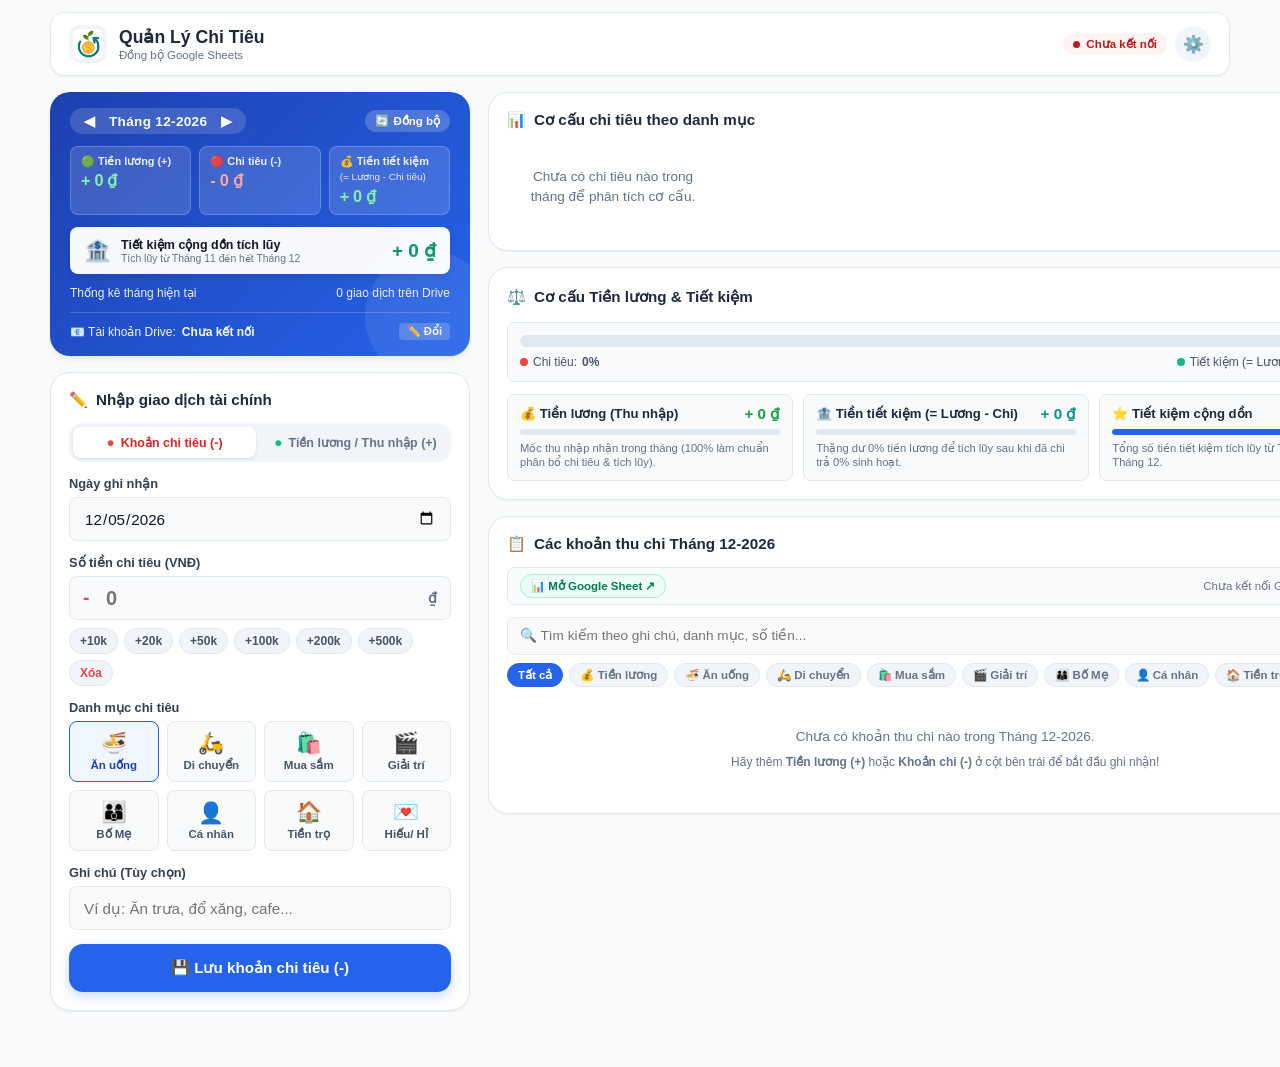
==== index.html @ 3a564fd6 "fix: resolve iOS Safari Add to Home Screen fixed viewport and scroll freeze bug, add manifest.json, " ====
<!DOCTYPE html>
<html lang="vi">
<head>
  <meta charset="UTF-8">
  <meta name="viewport" content="width=device-width, initial-scale=1.0, viewport-fit=cover">
  <title>Quản Lý Chi Tiêu</title>
  <meta name="theme-color" content="#1e40af">
  <meta name="mobile-web-app-capable" content="yes">
  <meta name="apple-mobile-web-app-capable" content="yes">
  <meta name="apple-mobile-web-app-status-bar-style" content="default">
  <meta name="apple-mobile-web-app-title" content="Chi Tiêu">
  <link rel="manifest" href="manifest.json">
  <link rel="icon" type="image/png" href="logo.png">
  <link rel="apple-touch-icon" href="logo.png">
  <link rel="stylesheet" href="style.css">
</head>
<body>
  <div class="app-container">
    <!-- Header -->
    <header class="app-header">
      <div class="header-left">
        <img src="logo.png" alt="Logo" class="app-logo" onerror="this.src='logo_38.png'; this.onerror=null;">
        <div class="app-title-box">
          <h1>Quản Lý Chi Tiêu</h1>
          <p id="headerSubtext">Đồng bộ Google Sheets</p>
        </div>
      </div>
      <div class="header-right">
        <div id="connectionStatus" class="status-pill status-disconnected">
          <span class="status-dot"></span>
          <span id="statusText">Chưa kết nối</span>
        </div>
        <button id="btnSettings" class="btn-icon" title="Cấu hình kết nối">⚙️</button>
      </div>
    </header>

    <!-- THANH THÔNG BÁO ĐÃ ĐỒNG BỘ XONG (TỰ TẮT SAU 3S VỚI BỘ ĐẾM) -->
    <div id="syncNotificationBanner" class="sync-banner" style="display: none;">
      <div class="sync-banner-content">
        <span class="sync-banner-icon">✅</span>
        <span id="syncBannerText">Đã đồng bộ thành công dữ liệu từ Google Sheets</span>
      </div>
      <div class="sync-banner-actions">
        <span id="syncCountdownBadge" class="sync-countdown-badge" title="Tự động tắt sau">3s</span>
        <button id="btnCloseSyncBanner" class="sync-banner-close" title="Đóng thông báo">✕</button>
      </div>
    </div>

    <!-- THANH ĐIỀU HƯỚNG TAB TRÊN ĐIỆN THOẠI (ẨN TRÊN MÁY TÍNH) -->
    <nav class="mobile-nav-bar" id="mobileNavBar">
      <button type="button" class="mobile-nav-btn active" data-tab="all">
        <span class="m-icon">📱</span>
        <span class="m-text">Tất cả</span>
      </button>
      <button type="button" class="mobile-nav-btn" data-tab="entry">
        <span class="m-icon">✏️</span>
        <span class="m-text">Nhập chi</span>
      </button>
      <button type="button" class="mobile-nav-btn" data-tab="list">
        <span class="m-icon">📋</span>
        <span class="m-text">Danh sách</span>
      </button>
      <button type="button" class="mobile-nav-btn" data-tab="stats">
        <span class="m-icon">📊</span>
        <span class="m-text">Thống kê</span>
      </button>
    </nav>

    <!-- BỐ CỤC 2 CỘT (TRÁI: NHẬP LIỆU & TỔNG QUAN | PHẢI: THỐNG KÊ & DANH SÁCH) -->
    <div class="dashboard-grid">
      <!-- CỘT TRÁI (LEFT) -->
      <div class="col-left">
        <!-- Thẻ Tổng quan Tài chính (Lương +, Chi tiêu -, Tiết kiệm, Cộng dồn) -->
        <section class="summary-card">
          <div class="summary-header">
            <div class="month-switcher">
              <button id="btnPrevMonth" class="month-nav-btn" title="Tháng trước">◀</button>
              <span id="currentMonthText" class="current-month-display">Tháng 10-2026</span>
              <button id="btnNextMonth" class="month-nav-btn" title="Tháng sau">▶</button>
            </div>
            <button id="btnSyncServer" class="btn-sync-spin" title="Tải dữ liệu mới nhất từ Google Sheets">
              <span class="sync-icon">🔄</span>
              <span id="syncText">Đồng bộ</span>
            </button>
          </div>

          <!-- Lưới 3 chỉ số tài chính tháng: Lương (+), Chi tiêu (-), Tiết kiệm (=) -->
          <div class="finance-stats-grid">
            <div class="stat-box stat-income">
              <div class="stat-label">🟢 Tiền lương (+)</div>
              <div class="stat-value text-green" id="totalIncomeAmount">+ 0 ₫</div>
            </div>
            <div class="stat-box stat-expense">
              <div class="stat-label">🔴 Chi tiêu (-)</div>
              <div class="stat-value text-red" id="totalExpenseAmount">- 0 ₫</div>
            </div>
            <div class="stat-box stat-savings">
              <div class="stat-label">💰 Tiền tiết kiệm</div>
              <div style="font-size: 0.62rem; opacity: 0.85; margin-bottom: 2px;">(= Lương - Chi tiêu)</div>
              <div class="stat-value" id="monthSavingsAmount">0 ₫</div>
            </div>
          </div>

          <!-- DÒNG TIẾT KIỆM CỘNG DỒN HÀNG THÁNG -->
          <div class="cumulative-savings-box">
            <div class="cum-left">
              <span class="cum-icon">🏦</span>
              <div>
                <div class="cum-title">Tiết kiệm cộng dồn tích lũy</div>
                <div class="cum-subtitle" id="cumSubtitleText">Bắt đầu tính lũy kế từ Tháng 11</div>
              </div>
            </div>
            <div class="cum-amount" id="cumulativeSavingsAmount">0 ₫</div>
          </div>

          <div class="summary-footer">
            <span id="summarySubtitle">Thống kê tháng hiện tại</span>
            <span id="entryCountText">0 giao dịch trên Drive</span>
          </div>

          <!-- HIỂN THỊ TÀI KHOẢN GMAIL LIÊN KẾT BÊN DƯỚI PHẦN ĐỒNG BỘ -->
          <div class="connected-account-badge" id="connectedAccountBadge">
            <div class="account-badge-left">
              <span>📧 Tài khoản Drive:</span>
              <strong id="connectedEmailText">Chưa kết nối</strong>
            </div>
            <button type="button" id="btnQuickEditEmail" class="btn-badge-action" title="Nhập hoặc đổi tài khoản Gmail">✏️ Đổi</button>
          </div>
        </section>

        <!-- Form Thêm Chi Tiêu / Tiền Lương Mới -->
        <main class="card" id="formEntryCard">
          <div class="card-title">
            <span id="formTitleIcon">✏️</span>
            <span id="formTitleText">Nhập giao dịch tài chính</span>
          </div>

          <!-- Phím chuyển đổi: Khoản chi tiêu (-) HOẶC Tiền lương (+) -->
          <div class="entry-type-switch">
            <button type="button" class="type-switch-btn active" id="btnTypeExpense" data-type="expense">
              <span class="type-dot dot-red">●</span> Khoản chi tiêu (-)
            </button>
            <button type="button" class="type-switch-btn" id="btnTypeIncome" data-type="income">
              <span class="type-dot dot-green">●</span> Tiền lương / Thu nhập (+)
            </button>
          </div>

          <form id="expenseForm">
            <!-- Ngày giao dịch -->
            <div class="form-group">
              <label class="form-label" for="expenseDate">Ngày ghi nhận</label>
              <input type="date" id="expenseDate" class="input-control" required>
            </div>

            <!-- Số tiền -->
            <div class="form-group">
              <label class="form-label" for="expenseAmount" id="amountLabel">Số tiền chi tiêu (VNĐ)</label>
              <div class="amount-input-wrapper">
                <span id="amountSignBadge" class="amount-sign-badge sign-minus">-</span>
                <input type="text" id="expenseAmount" class="input-control amount-input" placeholder="0" inputmode="numeric" required autocomplete="off">
                <span class="currency-badge">₫</span>
              </div>
              <!-- Phím bấm số tiền nhanh -->
              <div class="quick-chips" id="quickChipsContainer">
                <button type="button" class="chip-btn" data-add="10000">+10k</button>
                <button type="button" class="chip-btn" data-add="20000">+20k</button>
                <button type="button" class="chip-btn" data-add="50000">+50k</button>
                <button type="button" class="chip-btn" data-add="100000">+100k</button>
                <button type="button" class="chip-btn" data-add="200000">+200k</button>
                <button type="button" class="chip-btn" data-add="500000">+500k</button>
                <button type="button" class="chip-btn" id="btnClearAmount" style="color: #ef4444;">Xóa</button>
              </div>
            </div>

            <!-- Danh mục (Tự động chuyển 'Bố Mẹ' cho Tháng >= 10, hoặc 'Tiền lương') -->
            <div class="form-group" id="categoryGroup">
              <label class="form-label" id="categoryLabel">Danh mục chi tiêu</label>
              <div class="category-grid" id="categoryGrid">
                <!-- Sẽ được app.js render động theo tháng đã chọn -->
              </div>
              <input type="hidden" id="selectedCategory" value="Ăn uống">
            </div>

            <!-- Ghi chú -->
            <div class="form-group">
              <label class="form-label" for="expenseNote">Ghi chú (Tùy chọn)</label>
              <input type="text" id="expenseNote" class="input-control" placeholder="Ví dụ: Ăn trưa, đổ xăng, cafe..." autocomplete="off">
            </div>

            <!-- Nút Lưu -->
            <button type="submit" id="btnSubmit" class="btn-submit">
              <span id="btnSubmitText">💾 Lưu khoản chi tiêu (-)</span>
              <div id="btnSpinner" class="spinner" style="display: none;"></div>
            </button>
          </form>
        </main>
      </div>

      <!-- CỘT PHẢI (RIGHT) -->
      <div class="col-right">
        <!-- Thẻ Thống Kê Cơ Cấu Danh Mục Chi Tiêu -->
        <section class="card" id="categoryBreakdownCard">
          <div class="card-title">
            <span>📊</span>
            <span>Cơ cấu chi tiêu theo danh mục</span>
          </div>

          <div class="breakdown-grid" id="categoryBreakdownContainer">
            <div class="empty-state">Chưa có dữ liệu thống kê tháng này.</div>
          </div>
        </section>

        <!-- Thẻ Cơ Cấu Tiền Lương & Tiết Kiệm (Tách riêng thành 1 cơ cấu độc lập) -->
        <section class="card" id="salarySavingsBreakdownCard">
          <div class="card-title" style="justify-content: space-between;">
            <div style="display: flex; align-items: center; gap: 8px;">
              <span>⚖️</span>
              <span>Cơ cấu Tiền lương & Tiết kiệm</span>
            </div>
            <span id="savingsRateBadge" class="savings-rate-badge">0% tiết kiệm</span>
          </div>

          <!-- Thanh tỷ lệ trực quan: Chi tiêu (%) vs Tiết kiệm (%) so với Tiền lương -->
          <div class="financial-ratio-bar-wrapper">
            <div class="ratio-bar-container">
              <div id="ratioBarExpense" class="ratio-bar-fill fill-expense" style="width: 0%;" title="Chi tiêu"></div>
              <div id="ratioBarSavings" class="ratio-bar-fill fill-savings" style="width: 0%;" title="Tiết kiệm"></div>
            </div>
            <div class="ratio-legend">
              <span class="legend-item"><span class="legend-dot dot-expense"></span> Chi tiêu: <strong id="ratioExpensePercent">0%</strong></span>
              <span class="legend-item"><span class="legend-dot dot-savings"></span> Tiết kiệm (= Lương - Chi tiêu): <strong id="ratioSavingsPercent">0%</strong></span>
            </div>
          </div>

          <!-- Danh sách phân tích 2 khoản: Tiền lương & Tiết kiệm -->
          <div class="salary-savings-grid" id="salarySavingsBreakdownContainer">
            <!-- Sẽ được app.js render tự động -->
          </div>
        </section>

        <!-- Thẻ Toàn Bộ Danh Sách Giao Dịch Trong Tháng -->
        <section class="card" id="transactionsListCard">
          <div class="card-title" style="justify-content: space-between;">
            <div style="display: flex; align-items: center; gap: 8px;">
              <span>📋</span>
              <span id="listTitleMonth">Các khoản thu chi trong tháng</span>
            </div>
            <span id="listTotalHeader" style="font-size: 0.9rem; color: #b91c1c; font-weight: 700;">- 0 ₫</span>
          </div>

          <!-- Thanh liên kết Google Sheets & Trạng thái cập nhật -->
          <div style="display: flex; justify-content: space-between; align-items: center; margin-bottom: 12px; padding: 6px 12px; background: #f8fafc; border-radius: 8px; border: 1px solid #e2e8f0;">
            <a id="linkOpenSheet" href="#" target="_blank" class="btn-open-sheet-tag">📊 Mở Google Sheet ↗</a>
            <span id="lastSyncTimeText" style="font-size: 0.72rem; color: #64748b;">⏳ Đang tự động cập nhật...</span>
          </div>

          <!-- Bộ lọc & Tìm kiếm -->
          <div class="filter-container">
            <input type="text" id="searchTransactionInput" class="search-box" placeholder="🔍 Tìm kiếm theo ghi chú, danh mục, số tiền...">
            <div class="category-filter-pills" id="categoryFilterPills">
              <!-- Sẽ được app.js render động -->
            </div>
          </div>

          <!-- Danh sách giao dịch -->
          <div class="transactions-list" id="transactionsContainer">
            <div class="empty-state">
              <p>Đang tải dữ liệu từ Google Sheets...</p>
            </div>
          </div>
        </section>
      </div>
    </div>
  </div>

  <!-- Modal Cài đặt kết nối & Kiểm tra lỗi -->
  <div class="modal-overlay" id="settingsModal">
    <div class="modal-content">
      <div class="modal-header">
        <h3>⚙️ Cài đặt kết nối Google Sheets</h3>
        <button id="btnCloseSettings" class="btn-icon">✕</button>
      </div>
      <div class="modal-body">
        <p>Nhập URL của <strong>Google Apps Script Web App</strong> để đồng bộ trực tiếp 2 chiều với Google Sheets:</p>
        <div class="form-group">
          <label class="form-label" for="apiUrlInput">Web App URL</label>
          <input type="url" id="apiUrlInput" class="input-control" placeholder="https://script.google.com/macros/s/.../exec">
        </div>

        <div class="form-group">
          <label class="form-label" for="gmailAccountInput">Tài khoản Gmail Drive (Tự động hoặc nhập thủ công)</label>
          <input type="email" id="gmailAccountInput" class="input-control" placeholder="vidu@gmail.com">
          <small style="color: #64748b; font-size: 0.75rem; margin-top: 3px; display: block;">
            💡 Hệ thống tự nhận diện từ Google Sheets khi kiểm tra kết nối, hoặc bạn có thể nhập email tài khoản của bạn tại đây.
          </small>
        </div>
        
        <!-- Hộp thông báo chẩn đoán kiểm tra lỗi -->
        <div id="diagResultBox" class="diag-box"></div>

        <!-- ĐỒNG BỘ ĐA THIẾT BỊ / ĐIỆN THOẠI -->
        <div class="sync-devices-card" id="syncDevicesCard">
          <div class="sync-devices-title">
            <span>📱</span> <span>Tự động đồng bộ sang Điện thoại & Thiết bị khác</span>
          </div>
          <p class="sync-devices-desc">
            Không cần nhập lại URL trên điện thoại! Chọn 1 trong 2 cách sau:
          </p>
          <div class="sync-devices-actions">
            <button type="button" id="btnCopyShareLink" class="btn-share-link">
              📋 Sao chép link cài đặt
            </button>
            <button type="button" id="btnToggleQrCode" class="btn-share-qr">
              📲 Mã QR quét điện thoại
            </button>
          </div>
          <div id="qrCodeContainer" class="qr-code-box" style="display: none;">
            <img id="qrCodeImg" src="" alt="Mã QR Cài Đặt" class="qr-image">
            <p class="qr-hint">Dùng camera điện thoại quét mã trên để mở trang và tự động đồng bộ ngay!</p>
          </div>
        </div>

        <p style="font-size: 0.75rem; color: #64748b; line-height: 1.5; margin-top: 10px;">
          💡 <strong>Khắc phục lỗi không tải được dữ liệu / Chưa kết nối:</strong><br>
          1. Vào Google Sheets -> <em>Tiện ích mở rộng -> Apps Script</em> -> Dán code mới nhất từ <code>web/Code.gs</code>.<br>
          2. Bấm <em>Triển khai -> Quản lý các bản triển khai -> Chỉnh sửa (✏️)</em> -> Chọn <strong>Phiên bản mới (New version)</strong>.<br>
          3. Đảm bảo mục <strong>Ai có quyền truy cập</strong> là <strong>Bất kỳ ai (Anyone)</strong>.
        </p>
      </div>
      <div class="modal-footer">
        <button id="btnTestConnection" class="btn-secondary">Kiểm tra kết nối</button>
        <button id="btnSaveSettings" class="btn-primary">Lưu cài đặt</button>
      </div>
    </div>
  </div>

  <!-- Toast -->
  <div id="toast" class="toast toast-success">
    <span id="toastIcon">✓</span>
    <span id="toastMessage">Đã đồng bộ thành công!</span>
  </div>

  <script src="app.js"></script>
</body>
</html>
---- style.css ----
:root {
  --primary: #2563eb;
  --primary-hover: #1d4ed8;
  --primary-light: #eff6ff;
  --primary-dark: #1e40af;
  --bg-main: #f8fafc;
  --card-bg: #ffffff;
  --text-main: #0f172a;
  --text-muted: #64748b;
  --border-color: #e2e8f0;
  --border-focus: #3b82f6;
  --success: #10b981;
  --success-bg: #ecfdf5;
  --danger: #ef4444;
  --danger-bg: #fef2f2;
  --shadow-sm: 0 1px 2px 0 rgb(0 0 0 / 0.05);
  --shadow-md: 0 4px 6px -1px rgb(0 0 0 / 0.07), 0 2px 4px -2px rgb(0 0 0 / 0.05);
  --shadow-lg: 0 10px 15px -3px rgb(0 0 0 / 0.08), 0 4px 6px -4px rgb(0 0 0 / 0.05);
  --radius-sm: 8px;
  --radius-md: 14px;
  --radius-lg: 20px;
  --radius-full: 9999px;
  --transition: all 0.2s cubic-bezier(0.4, 0, 0.2, 1);
}

* {
  box-sizing: border-box;
  margin: 0;
  padding: 0;
  -webkit-tap-highlight-color: transparent;
  font-family: -apple-system, BlinkMacSystemFont, "Segoe UI", Roboto, "Helvetica Neue", Arial, sans-serif;
}

html {
  height: 100%;
  -webkit-text-size-adjust: 100%;
  scroll-behavior: smooth;
}

body {
  background-color: var(--bg-main);
  color: var(--text-main);
  min-height: 100%;
  min-height: 100dvh;
  min-height: -webkit-fill-available;
  width: 100%;
  margin: 0;
  padding: 16px 12px;
  padding-top: max(12px, env(safe-area-inset-top));
  padding-bottom: max(32px, env(safe-area-inset-bottom));
  padding-left: max(12px, env(safe-area-inset-left));
  padding-right: max(12px, env(safe-area-inset-right));
  overflow-x: hidden;
  overflow-y: auto;
  -webkit-overflow-scrolling: touch;
}

.app-container {
  width: 100%;
  max-width: 1180px;
  margin: 0 auto;
  display: flex;
  flex-direction: column;
  gap: 16px;
  padding-bottom: 24px;
}

/* Header */
.app-header {
  display: flex;
  justify-content: space-between;
  align-items: center;
  padding: 12px 18px;
  background: var(--card-bg);
  border-radius: var(--radius-md);
  box-shadow: var(--shadow-sm);
  border: 1px solid var(--border-color);
}

.header-left {
  display: flex;
  align-items: center;
  gap: 12px;
}

.app-logo {
  width: 38px;
  height: 38px;
  border-radius: 10px;
  object-fit: contain;
  background: #f1f5f9;
  padding: 4px;
}

.app-title-box h1 {
  font-size: 1.1rem;
  font-weight: 700;
  color: #1e293b;
}

.app-title-box p {
  font-size: 0.72rem;
  color: var(--text-muted);
}

.header-right {
  display: flex;
  gap: 8px;
  align-items: center;
}

.btn-icon {
  background: #f1f5f9;
  border: none;
  width: 36px;
  height: 36px;
  border-radius: var(--radius-full);
  display: flex;
  align-items: center;
  justify-content: center;
  cursor: pointer;
  color: var(--text-muted);
  font-size: 1.05rem;
  transition: var(--transition);
}

.btn-icon:hover {
  background: #e2e8f0;
  color: var(--text-main);
}

.btn-sheet {
  background: #ecfdf5;
  color: #059669;
}

.btn-sheet:hover {
  background: #d1fae5;
  color: #047857;
}

/* Status Banner */
.status-pill {
  display: inline-flex;
  align-items: center;
  gap: 6px;
  font-size: 0.72rem;
  font-weight: 600;
  padding: 4px 10px;
  border-radius: var(--radius-full);
}

.status-connected {
  background-color: var(--success-bg);
  color: #047857;
}

.status-disconnected {
  background-color: var(--danger-bg);
  color: #b91c1c;
}

.status-syncing {
  background-color: #fef3c7;
  color: #b45309;
}

.status-dot {
  width: 7px;
  height: 7px;
  border-radius: 50%;
  background-color: currentColor;
}

/* ================== BỐ CỤC 2 CỘT (DASHBOARD GRID) ================== */
.dashboard-grid {
  display: grid;
  grid-template-columns: 420px 1fr;
  gap: 18px;
  align-items: start;
}

@media (max-width: 900px) {
  .dashboard-grid {
    grid-template-columns: 1fr;
  }
}

.col-left {
  display: flex;
  flex-direction: column;
  gap: 16px;
}

.col-right {
  display: flex;
  flex-direction: column;
  gap: 16px;
}

/* Summary Card */
.summary-card {
  background: linear-gradient(135deg, #1e40af, #2563eb);
  color: #ffffff;
  border-radius: var(--radius-lg);
  padding: 16px 20px;
  box-shadow: var(--shadow-md);
  position: relative;
  overflow: hidden;
}

.summary-card::after {
  content: "";
  position: absolute;
  right: -25px;
  bottom: -25px;
  width: 130px;
  height: 130px;
  background: rgba(255, 255, 255, 0.08);
  border-radius: 50%;
  pointer-events: none;
}

.summary-header {
  display: flex;
  justify-content: space-between;
  align-items: center;
  font-size: 0.85rem;
  margin-bottom: 8px;
}

.month-switcher {
  display: flex;
  align-items: center;
  gap: 8px;
  background: rgba(255, 255, 255, 0.15);
  border-radius: var(--radius-full);
  padding: 3px 8px;
}

.month-nav-btn {
  background: none;
  border: none;
  color: #ffffff;
  cursor: pointer;
  font-size: 0.85rem;
  font-weight: bold;
  padding: 2px 6px;
  border-radius: 4px;
}

.month-nav-btn:hover {
  background: rgba(255, 255, 255, 0.25);
}

.current-month-display {
  font-size: 0.85rem;
  font-weight: 700;
  letter-spacing: 0.3px;
}

.summary-amount {
  font-size: 1.95rem;
  font-weight: 800;
  letter-spacing: -0.5px;
  margin-bottom: 4px;
}

.summary-footer {
  display: flex;
  justify-content: space-between;
  align-items: center;
  font-size: 0.75rem;
  opacity: 0.9;
}

.btn-sync-spin {
  display: inline-flex;
  align-items: center;
  gap: 4px;
  background: rgba(255, 255, 255, 0.2);
  border: none;
  color: #ffffff;
  font-size: 0.72rem;
  font-weight: 600;
  padding: 4px 10px;
  border-radius: var(--radius-full);
  cursor: pointer;
  transition: var(--transition);
}

.btn-sync-spin:hover {
  background: rgba(255, 255, 255, 0.3);
}

.btn-sync-spin.spinning .sync-icon {
  animation: spin 0.8s linear infinite;
}

/* DÒNG HIỂN THỊ TÀI KHOẢN GMAIL LIÊN KẾT */
.connected-account-badge {
  margin-top: 12px;
  padding-top: 10px;
  border-top: 1px solid rgba(255, 255, 255, 0.2);
  display: flex;
  align-items: center;
  justify-content: space-between;
  font-size: 0.75rem;
  opacity: 0.95;
}

.connected-account-badge strong {
  font-weight: 600;
  max-width: 200px;
  white-space: nowrap;
  overflow: hidden;
  text-overflow: ellipsis;
}

/* Card */
.card {
  background: var(--card-bg);
  border-radius: var(--radius-lg);
  padding: 18px;
  box-shadow: var(--shadow-sm);
  border: 1px solid var(--border-color);
}

.card-title {
  font-size: 0.95rem;
  font-weight: 700;
  color: #1e293b;
  margin-bottom: 14px;
  display: flex;
  align-items: center;
  gap: 8px;
}

/* Form Styles */
.form-group {
  margin-bottom: 14px;
}

.form-label {
  display: block;
  font-size: 0.8rem;
  font-weight: 600;
  color: #334155;
  margin-bottom: 6px;
}

.input-control {
  width: 100%;
  height: 44px;
  padding: 0 14px;
  font-size: 0.95rem;
  border: 1.5px solid var(--border-color);
  border-radius: var(--radius-sm);
  background: #f8fafc;
  color: var(--text-main);
  outline: none;
  transition: var(--transition);
}

.input-control:focus {
  background: #ffffff;
  border-color: var(--border-focus);
  box-shadow: 0 0 0 3px rgba(59, 130, 246, 0.15);
}

.amount-input-wrapper {
  position: relative;
  display: flex;
  align-items: center;
}

.amount-input {
  font-size: 1.25rem;
  font-weight: 700;
  color: #1e40af;
  padding-right: 48px;
}

.currency-badge {
  position: absolute;
  right: 14px;
  font-size: 0.85rem;
  font-weight: 700;
  color: var(--text-muted);
}

.quick-chips {
  display: flex;
  flex-wrap: wrap;
  gap: 6px;
  margin-top: 8px;
}

.chip-btn {
  background: #f1f5f9;
  border: 1px solid #e2e8f0;
  border-radius: var(--radius-full);
  padding: 5px 10px;
  font-size: 0.75rem;
  font-weight: 600;
  color: #475569;
  cursor: pointer;
  transition: var(--transition);
}

.chip-btn:hover {
  background: #e2e8f0;
  color: var(--text-main);
}

.chip-btn:active {
  transform: scale(0.96);
}

.category-grid {
  display: grid;
  grid-template-columns: repeat(4, 1fr);
  gap: 8px;
}

.category-option {
  display: flex;
  flex-direction: column;
  align-items: center;
  justify-content: center;
  padding: 9px 4px;
  background: #f8fafc;
  border: 1.5px solid var(--border-color);
  border-radius: var(--radius-sm);
  cursor: pointer;
  transition: var(--transition);
  text-align: center;
}

.category-option .cat-icon {
  font-size: 1.3rem;
  margin-bottom: 3px;
}

.category-option .cat-name {
  font-size: 0.72rem;
  font-weight: 600;
  color: #475569;
}

.category-option:hover {
  border-color: #cbd5e1;
  background: #f1f5f9;
}

.category-option.selected {
  border-color: var(--primary);
  background: var(--primary-light);
}

.category-option.selected .cat-name {
  color: var(--primary-dark);
}

.btn-submit {
  width: 100%;
  height: 48px;
  background: var(--primary);
  color: #ffffff;
  border: none;
  border-radius: var(--radius-md);
  font-size: 0.95rem;
  font-weight: 700;
  cursor: pointer;
  display: flex;
  align-items: center;
  justify-content: center;
  gap: 8px;
  box-shadow: 0 4px 12px rgba(37, 99, 235, 0.25);
  transition: var(--transition);
  margin-top: 6px;
}

.btn-submit:hover {
  background: var(--primary-hover);
}

.btn-submit:active {
  transform: scale(0.98);
}

.btn-submit:disabled {
  background: #94a3b8;
  cursor: not-allowed;
}

/* Search & Filter Bar */
.filter-container {
  display: flex;
  flex-direction: column;
  gap: 8px;
  margin-bottom: 12px;
}

.search-box {
  width: 100%;
  height: 38px;
  padding: 0 12px;
  font-size: 0.85rem;
  border: 1px solid var(--border-color);
  border-radius: var(--radius-sm);
  background: #f8fafc;
  outline: none;
}

.search-box:focus {
  background: #ffffff;
  border-color: var(--border-focus);
}

.category-filter-pills {
  display: flex;
  gap: 6px;
  overflow-x: auto;
  padding-bottom: 4px;
  scrollbar-width: none;
}

.category-filter-pills::-webkit-scrollbar {
  display: none;
}

.filter-pill {
  white-space: nowrap;
  background: #f1f5f9;
  border: 1px solid #e2e8f0;
  border-radius: var(--radius-full);
  padding: 4px 10px;
  font-size: 0.72rem;
  font-weight: 600;
  color: #64748b;
  cursor: pointer;
}

.filter-pill.active {
  background: var(--primary);
  color: #ffffff;
  border-color: var(--primary);
}

/* Full Transactions List */
.transactions-list {
  display: flex;
  flex-direction: column;
  gap: 6px;
  max-height: 480px;
  overflow-y: auto;
  padding-right: 2px;
}

/* ================== GIAO DỊCH HIỂN THỊ TẤT CẢ TRONG 1 DÒNG ================== */
/* ================== GIAO DỊCH HIỂN THỊ TẤT CẢ TRONG 1 DÒNG (NGÀY, DANH MỤC, GHI CHÚ, SỐ TIỀN) ================== */
.transaction-row-single {
  display: flex;
  align-items: center;
  justify-content: space-between;
  padding: 8px 10px;
  background: #ffffff;
  border-radius: var(--radius-sm);
  border: 1px solid var(--border-color);
  transition: var(--transition);
  gap: 8px;
  min-height: 38px;
  box-sizing: border-box;
}

.transaction-row-single:hover {
  background: #f8fafc;
  border-color: #cbd5e1;
}

/* Phần bên trái: [Ngày] [Danh mục] [Ghi chú ngay cạnh] */
.trans-single-left {
  display: flex;
  align-items: center;
  gap: 6px;
  flex: 1;
  min-width: 0;
  overflow: hidden;
  white-space: nowrap;
}

.trans-pill-date {
  font-size: 0.72rem;
  color: #64748b;
  font-weight: 600;
  background: #f1f5f9;
  padding: 2px 6px;
  border-radius: 4px;
  flex-shrink: 0;
  white-space: nowrap;
}

.trans-pill-cat {
  font-size: 0.78rem;
  font-weight: 700;
  color: #1e293b;
  display: inline-flex;
  align-items: center;
  gap: 3px;
  flex-shrink: 0;
  white-space: nowrap;
}

/* Ghi chú nằm ngay bên cạnh danh mục */
.trans-pill-note {
  font-size: 0.74rem;
  color: #64748b;
  overflow: hidden;
  text-overflow: ellipsis;
  white-space: nowrap;
  flex: 1;
  min-width: 0;
  padding-left: 2px;
}

/* Phần bên phải: [Số tiền] [Nút xóa] */
.trans-single-right {
  display: flex;
  align-items: center;
  justify-content: flex-end;
  gap: 8px;
  flex-shrink: 0;
  white-space: nowrap;
}

.trans-pill-amount {
  font-size: 0.86rem;
  font-weight: 800;
  flex-shrink: 0;
  letter-spacing: -0.2px;
  white-space: nowrap;
}

.trans-pill-amount.is-expense {
  color: #b91c1c;
}

.trans-pill-amount.is-income {
  color: #16a34a;
}

.trans-pill-del {
  background: none;
  border: none;
  color: #94a3b8;
  font-size: 0.82rem;
  cursor: pointer;
  padding: 2px 4px;
  border-radius: 4px;
  transition: var(--transition);
  flex-shrink: 0;
}

.trans-pill-del:hover {
  color: #ef4444;
  background: #fee2e2;
}

.btn-open-sheet-tag {
  display: inline-flex;
  align-items: center;
  gap: 6px;
  background: #ecfdf5;
  color: #047857;
  border: 1px solid #a7f3d0;
  padding: 4px 10px;
  border-radius: var(--radius-full);
  font-size: 0.72rem;
  font-weight: 700;
  text-decoration: none;
  transition: var(--transition);
}

.btn-open-sheet-tag:hover {
  background: #d1fae5;
  border-color: #6ee7b7;
}

/* Category Breakdown Bars */
.breakdown-grid {
  display: grid;
  grid-template-columns: repeat(auto-fill, minmax(200px, 1fr));
  gap: 10px;
}

.breakdown-item {
  display: flex;
  flex-direction: column;
  gap: 4px;
  background: #f8fafc;
  padding: 8px 10px;
  border-radius: 8px;
  border: 1px solid #e2e8f0;
}

.breakdown-header {
  display: flex;
  justify-content: space-between;
  align-items: center;
  font-size: 0.78rem;
  font-weight: 600;
}

.breakdown-bar-bg {
  width: 100%;
  height: 6px;
  background: #e2e8f0;
  border-radius: var(--radius-full);
  overflow: hidden;
}

.breakdown-bar-fill {
  height: 100%;
  background: var(--primary);
  border-radius: var(--radius-full);
  transition: width 0.4s ease;
}

/* Empty State */
.empty-state {
  text-align: center;
  padding: 24px 16px;
  color: var(--text-muted);
  font-size: 0.85rem;
  line-height: 1.5;
}

/* Spinner */
.spinner {
  width: 18px;
  height: 18px;
  border: 2px solid rgba(255, 255, 255, 0.3);
  border-top-color: #ffffff;
  border-radius: 50%;
  animation: spin 0.7s linear infinite;
}

@keyframes spin {
  to {
    transform: rotate(360deg);
  }
}

/* Modal Settings & Diagnostics */
.modal-overlay {
  position: fixed;
  top: 0;
  left: 0;
  right: 0;
  bottom: 0;
  background: rgba(15, 23, 42, 0.6);
  backdrop-filter: blur(4px);
  display: flex;
  align-items: center;
  justify-content: center;
  padding: 16px;
  z-index: 1000;
  opacity: 0;
  visibility: hidden;
  transition: var(--transition);
}

.modal-overlay.active {
  opacity: 1;
  visibility: visible;
}

.modal-content {
  background: #ffffff;
  border-radius: var(--radius-lg);
  width: 100%;
  max-width: 480px;
  padding: 22px;
  box-shadow: var(--shadow-lg);
  transform: translateY(20px);
  transition: var(--transition);
  max-height: 90vh;
  overflow-y: auto;
}

.modal-overlay.active .modal-content {
  transform: translateY(0);
}

.modal-header {
  display: flex;
  justify-content: space-between;
  align-items: center;
  margin-bottom: 14px;
}

.modal-header h3 {
  font-size: 1.05rem;
  font-weight: 700;
}

.modal-body p {
  font-size: 0.82rem;
  color: var(--text-muted);
  margin-bottom: 12px;
  line-height: 1.45;
}

.diag-box {
  background: #f8fafc;
  border: 1px solid #e2e8f0;
  border-radius: 8px;
  padding: 10px;
  font-size: 0.75rem;
  margin-top: 10px;
  font-family: Consolas, Monaco, monospace;
  line-height: 1.45;
  display: none;
}

.diag-box.show {
  display: block;
}

.modal-footer {
  display: flex;
  justify-content: flex-end;
  gap: 10px;
  margin-top: 18px;
}

.btn-secondary {
  padding: 9px 14px;
  background: #f1f5f9;
  color: #475569;
  border: none;
  border-radius: var(--radius-sm);
  font-size: 0.82rem;
  font-weight: 600;
  cursor: pointer;
}

.btn-primary {
  padding: 9px 16px;
  background: var(--primary);
  color: #ffffff;
  border: none;
  border-radius: var(--radius-sm);
  font-size: 0.82rem;
  font-weight: 600;
  cursor: pointer;
}

/* Toast */
.toast {
  position: fixed;
  bottom: 24px;
  left: 50%;
  transform: translateX(-50%) translateY(100px);
  padding: 11px 18px;
  border-radius: var(--radius-full);
  font-size: 0.82rem;
  font-weight: 600;
  color: #ffffff;
  box-shadow: var(--shadow-lg);
  z-index: 2000;
  display: flex;
  align-items: center;
  gap: 8px;
  opacity: 0;
  transition: var(--transition);
  pointer-events: none;
}

.toast.show {
  transform: translateX(-50%) translateY(0);
  opacity: 1;
}

.toast.toast-success {
  background: #059669;
}

.toast.toast-error {
  background: #dc2626;
}

/* ================== THANH THÔNG BÁO ĐÃ ĐỒNG BỘ (CÓ BỘ ĐẾM 3S TỰ TẮT) ================== */
.sync-banner {
  display: flex;
  justify-content: space-between;
  align-items: center;
  padding: 10px 14px;
  background: #ecfdf5;
  border: 1.5px solid #a7f3d0;
  border-radius: var(--radius-md);
  color: #065f46;
  font-size: 0.82rem;
  font-weight: 600;
  box-shadow: 0 2px 4px rgba(16, 185, 129, 0.08);
  animation: slideDown 0.3s ease-out forwards;
  gap: 10px;
}

@keyframes slideDown {
  from {
    opacity: 0;
    transform: translateY(-8px);
  }
  to {
    opacity: 1;
    transform: translateY(0);
  }
}

.sync-banner-content {
  display: flex;
  align-items: center;
  gap: 8px;
  flex: 1;
  min-width: 0;
}

.sync-banner-icon {
  font-size: 1.1rem;
  flex-shrink: 0;
}

.sync-banner-actions {
  display: flex;
  align-items: center;
  gap: 8px;
  flex-shrink: 0;
}

.sync-countdown-badge {
  background: #d1fae5;
  color: #047857;
  border: 1px solid #6ee7b7;
  font-size: 0.72rem;
  font-weight: 700;
  padding: 2px 8px;
  border-radius: var(--radius-full);
  min-width: 28px;
  text-align: center;
  display: inline-block;
  box-shadow: 0 1px 2px rgba(0, 0, 0, 0.05);
}

.sync-banner-close {
  background: none;
  border: none;
  color: #047857;
  font-size: 1rem;
  cursor: pointer;
  padding: 2px 6px;
  border-radius: 4px;
  transition: var(--transition);
}

.sync-banner-close:hover {
  background: #d1fae5;
}

/* ================== LƯỚI 3 CHỈ SỐ TÀI CHÍNH THÁNG ================== */
.finance-stats-grid {
  display: grid;
  grid-template-columns: repeat(3, 1fr);
  gap: 8px;
  margin: 12px 0 12px 0;
}

.stat-box {
  background: rgba(255, 255, 255, 0.14);
  backdrop-filter: blur(4px);
  border: 1px solid rgba(255, 255, 255, 0.2);
  border-radius: var(--radius-sm);
  padding: 8px 10px;
  display: flex;
  flex-direction: column;
  gap: 3px;
}

.stat-label {
  font-size: 0.68rem;
  opacity: 0.9;
  font-weight: 600;
}

.stat-value {
  font-size: 1.02rem;
  font-weight: 800;
  letter-spacing: -0.3px;
  white-space: nowrap;
  overflow: hidden;
  text-overflow: ellipsis;
}

.stat-income .stat-value {
  color: #86efac;
}

.stat-expense .stat-value {
  color: #fca5a5;
}

.stat-savings .stat-value {
  color: #ffffff;
}

.stat-savings .stat-value.is-negative {
  color: #fca5a5;
}

.stat-savings .stat-value.is-positive {
  color: #86efac;
}

/* ================== DÒNG TIẾT KIỆM CỘNG DỒN HÀNG THÁNG ================== */
.cumulative-savings-box {
  background: rgba(255, 255, 255, 0.96);
  border-radius: var(--radius-sm);
  padding: 10px 14px;
  display: flex;
  justify-content: space-between;
  align-items: center;
  color: #1e293b;
  margin-bottom: 12px;
  box-shadow: 0 2px 6px rgba(0, 0, 0, 0.1);
}

.cum-left {
  display: flex;
  align-items: center;
  gap: 10px;
}

.cum-icon {
  font-size: 1.35rem;
}

.cum-title {
  font-size: 0.78rem;
  font-weight: 700;
  color: #0f172a;
}

.cum-subtitle {
  font-size: 0.65rem;
  color: #64748b;
}

.cum-amount {
  font-size: 1.18rem;
  font-weight: 800;
  color: #059669;
}

.cum-amount.is-negative {
  color: #dc2626;
}

/* ================== TÀI KHOẢN GMAIL BADGE ================== */
.account-badge-left {
  display: flex;
  align-items: center;
  gap: 6px;
  overflow: hidden;
}

.btn-badge-action {
  background: rgba(255, 255, 255, 0.2);
  border: none;
  color: #ffffff;
  padding: 2px 8px;
  font-size: 0.7rem;
  font-weight: 600;
  border-radius: 4px;
  cursor: pointer;
  transition: var(--transition);
}

.btn-badge-action:hover {
  background: rgba(255, 255, 255, 0.35);
}

/* ================== CÔNG TẮC LOẠI GIAO DỊCH (CHI TIÊU / TIỀN LƯƠNG) ================== */
.entry-type-switch {
  display: grid;
  grid-template-columns: 1fr 1fr;
  gap: 8px;
  margin-bottom: 14px;
  background: #f1f5f9;
  padding: 4px;
  border-radius: var(--radius-md);
}

.type-switch-btn {
  display: flex;
  align-items: center;
  justify-content: center;
  gap: 6px;
  padding: 8px 10px;
  border: none;
  border-radius: var(--radius-sm);
  background: transparent;
  font-size: 0.78rem;
  font-weight: 700;
  color: #64748b;
  cursor: pointer;
  transition: var(--transition);
}

.type-switch-btn.active[data-type="expense"] {
  background: #ffffff;
  color: #dc2626;
  box-shadow: 0 1px 3px rgba(0, 0, 0, 0.1);
}

.type-switch-btn.active[data-type="income"] {
  background: #ffffff;
  color: #16a34a;
  box-shadow: 0 1px 3px rgba(0, 0, 0, 0.1);
}

.type-dot {
  font-size: 0.85rem;
}

.dot-red { color: #ef4444; }
.dot-green { color: #10b981; }

.amount-sign-badge {
  position: absolute;
  left: 14px;
  font-size: 1.2rem;
  font-weight: 800;
  z-index: 2;
}

.amount-sign-badge.sign-minus {
  color: #ef4444;
}

.amount-sign-badge.sign-plus {
  color: #16a34a;
}

.amount-input-wrapper .amount-input {
  padding-left: 36px;
}

/* GIAO DỊCH TIỀN LƯƠNG TRONG DANH SÁCH */
.transaction-amount.is-income {
  color: #16a34a !important;
}

.badge-income {
  background: #ecfdf5;
  color: #059669;
  border: 1px solid #a7f3d0;
  font-size: 0.65rem;
  font-weight: 700;
  padding: 1px 5px;
  border-radius: 4px;
  display: inline-block;
  margin-left: 4px;
}

@media (max-width: 500px) {
  .finance-stats-grid {
    grid-template-columns: 1fr;
    gap: 6px;
  }
}

/* ================== CƠ CẤU TIỀN LƯƠNG & TIẾT KIỆM ================== */
.savings-rate-badge {
  font-size: 0.72rem;
  font-weight: 700;
  padding: 3px 9px;
  border-radius: var(--radius-full);
  background: #ecfdf5;
  color: #059669;
  border: 1px solid #a7f3d0;
}

.savings-rate-badge.is-negative {
  background: #fef2f2;
  color: #dc2626;
  border-color: #fca5a5;
}

.financial-ratio-bar-wrapper {
  background: #f8fafc;
  border: 1px solid var(--border-color);
  border-radius: var(--radius-sm);
  padding: 12px;
  margin-bottom: 12px;
  display: flex;
  flex-direction: column;
  gap: 8px;
}

.ratio-bar-container {
  width: 100%;
  height: 12px;
  background: #e2e8f0;
  border-radius: var(--radius-full);
  overflow: hidden;
  display: flex;
}

.ratio-bar-fill {
  height: 100%;
  transition: width 0.4s ease;
}

.fill-expense {
  background: #ef4444;
}

.fill-savings {
  background: #10b981;
}

.ratio-legend {
  display: flex;
  justify-content: space-between;
  align-items: center;
  font-size: 0.75rem;
  color: #475569;
}

.legend-item {
  display: flex;
  align-items: center;
  gap: 5px;
}

.legend-dot {
  width: 8px;
  height: 8px;
  border-radius: 50%;
}

.dot-expense {
  background: #ef4444;
}

.dot-savings {
  background: #10b981;
}

.salary-savings-grid {
  display: grid;
  grid-template-columns: repeat(auto-fit, minmax(200px, 1fr));
  gap: 10px;
}

.salary-savings-card {
  background: #f8fafc;
  border: 1.5px solid #e2e8f0;
  border-radius: var(--radius-sm);
  padding: 10px 12px;
  display: flex;
  flex-direction: column;
  gap: 6px;
  transition: var(--transition);
}

.salary-savings-card:hover {
  background: #ffffff;
  border-color: #cbd5e1;
}

.ss-header {
  display: flex;
  justify-content: space-between;
  align-items: center;
}

.ss-title {
  font-size: 0.82rem;
  font-weight: 700;
  color: #1e293b;
  display: flex;
  align-items: center;
  gap: 6px;
}

.ss-amount {
  font-size: 0.95rem;
  font-weight: 800;
}

.ss-amount.text-income {
  color: #16a34a;
}

.ss-amount.text-savings {
  color: #0d9488;
}

.ss-amount.text-danger {
  color: #dc2626;
}

.ss-desc {
  font-size: 0.7rem;
  color: #64748b;
  line-height: 1.3;
}

/* ================== THẺ ĐỒNG BỘ ĐA THIẾT BỊ TRONG CÀI ĐẶT ================== */
.sync-devices-card {
  margin-top: 14px;
  padding: 12px;
  background: #f0fdf4;
  border: 1.5px solid #bbf7d0;
  border-radius: 10px;
}

.sync-devices-title {
  font-weight: 700;
  color: #166534;
  font-size: 0.84rem;
  display: flex;
  align-items: center;
  gap: 6px;
  margin-bottom: 5px;
}

.sync-devices-desc {
  font-size: 0.75rem;
  color: #15803d;
  margin-bottom: 8px;
  line-height: 1.4;
}

.sync-devices-actions {
  display: flex;
  gap: 8px;
  flex-wrap: wrap;
}

.btn-share-link, .btn-share-qr {
  padding: 7px 12px;
  background: #ffffff;
  border: 1px solid #86efac;
  color: #166534;
  font-size: 0.76rem;
  font-weight: 700;
  border-radius: var(--radius-sm);
  cursor: pointer;
  display: inline-flex;
  align-items: center;
  gap: 5px;
  transition: var(--transition);
}

.btn-share-link:hover, .btn-share-qr:hover {
  background: #dcfce7;
  border-color: #4ade80;
}

.qr-code-box {
  margin-top: 10px;
  text-align: center;
  background: #ffffff;
  padding: 10px;
  border-radius: 8px;
  border: 1px solid #bbf7d0;
}

.qr-image {
  width: 150px;
  height: 150px;
  display: inline-block;
  border-radius: 6px;
}

.qr-hint {
  font-size: 0.72rem;
  color: #15803d;
  margin-top: 6px;
  font-weight: 500;
}

/* ================== THANH ĐIỀU HƯỚNG TAB TRÊN ĐIỆN THOẠI (ẨN MẶC ĐỊNH TRÊN MÁY TÍNH) ================== */
.mobile-nav-bar {
  display: none;
}

/* ================== TỐI ƯU HÓA GIAO DIỆN ĐIỆN THOẠI (MOBILE & IOS SAFARI OPTIMIZATIONS) ================== */
@media (max-width: 768px) {
  /* Hiển thị thanh tab điều hướng thông minh trên điện thoại */
  .mobile-nav-bar {
    display: flex;
    align-items: center;
    background: #ffffff;
    border: 1px solid var(--border-color);
    border-radius: var(--radius-md);
    padding: 4px;
    gap: 4px;
    box-shadow: var(--shadow-sm);
    position: sticky;
    top: 6px;
    z-index: 100;
  }

  .mobile-nav-btn {
    flex: 1;
    display: flex;
    align-items: center;
    justify-content: center;
    gap: 4px;
    padding: 8px 4px;
    background: transparent;
    border: none;
    border-radius: var(--radius-sm);
    color: var(--text-muted);
    font-size: 0.74rem;
    font-weight: 700;
    cursor: pointer;
    transition: var(--transition);
    white-space: nowrap;
    touch-action: manipulation;
  }

  .mobile-nav-btn.active {
    background: #eff6ff;
    color: var(--primary);
    box-shadow: 0 1px 2px rgba(37, 99, 235, 0.12);
  }

  .mobile-nav-btn .m-icon {
    font-size: 0.88rem;
  }

  /* Bộ lọc ẩn/hiện card theo tab trên điện thoại */
  body.tab-entry #transactionsListCard,
  body.tab-entry #categoryBreakdownCard,
  body.tab-entry #salarySavingsBreakdownCard {
    display: none !important;
  }

  body.tab-list #formEntryCard,
  body.tab-list #categoryBreakdownCard,
  body.tab-list #salarySavingsBreakdownCard {
    display: none !important;
  }

  body.tab-stats #formEntryCard,
  body.tab-stats #transactionsListCard {
    display: none !important;
  }
}

@media (max-width: 640px) {
  body {
    padding: 8px 6px;
    padding-top: max(10px, env(safe-area-inset-top));
    padding-bottom: max(32px, env(safe-area-inset-bottom));
  }

  .app-container {
    gap: 12px;
    padding-bottom: 24px;
  }

  .app-header {
    padding: 10px 12px;
  }

  .app-logo {
    width: 32px;
    height: 32px;
    padding: 2px;
  }

  .app-title-box h1 {
    font-size: 0.98rem;
  }

  .app-title-box p {
    font-size: 0.65rem;
  }

  .header-right {
    gap: 6px;
  }

  .status-pill {
    padding: 3px 8px;
    font-size: 0.66rem;
  }

  .btn-icon {
    width: 32px;
    height: 32px;
    font-size: 0.95rem;
    touch-action: manipulation;
  }

  /* Summary Card trên điện thoại */
  .summary-card {
    padding: 14px 14px;
    border-radius: var(--radius-md);
  }

  .current-month-display {
    font-size: 0.88rem;
  }

  .month-nav-btn {
    width: 28px;
    height: 28px;
    font-size: 0.78rem;
    touch-action: manipulation;
  }

  .finance-stats-grid {
    grid-template-columns: repeat(3, 1fr);
    gap: 6px;
  }

  .stat-box {
    padding: 6px 6px;
  }

  .stat-label {
    font-size: 0.6rem;
  }

  .stat-value {
    font-size: 0.82rem;
  }

  .cumulative-savings-box {
    padding: 8px 10px;
  }

  .cum-icon {
    font-size: 1.15rem;
  }

  .cum-title {
    font-size: 0.72rem;
  }

  .cum-subtitle {
    font-size: 0.62rem;
  }

  .cum-amount {
    font-size: 0.98rem;
  }

  /* Form nhập liệu trên điện thoại */
  .card {
    padding: 14px 12px;
    border-radius: var(--radius-md);
  }

  .card-title {
    font-size: 0.9rem;
  }

  .form-group {
    margin-bottom: 12px;
  }

  .form-label {
    font-size: 0.74rem;
    margin-bottom: 5px;
  }

  /* NGĂN CHẶN IOS SAFARI TỰ ĐỘNG ZOOM LÀM LỆCH VÀ ĐƠ KHUNG HÌNH (FONT SIZE >= 16PX) */
  .input-control,
  input[type="text"],
  input[type="date"],
  input[type="url"],
  input[type="email"],
  input[type="number"] {
    padding: 10px 12px;
    font-size: 16px !important;
    height: 44px;
    border-radius: var(--radius-sm);
  }

  .amount-input-wrapper .amount-input {
    font-size: 1.25rem !important;
    height: 44px;
  }

  .quick-chips {
    display: flex;
    overflow-x: auto;
    padding-bottom: 4px;
    gap: 5px;
    -webkit-overflow-scrolling: touch;
    scrollbar-width: none;
  }

  .quick-chips::-webkit-scrollbar {
    display: none;
  }

  .chip-btn {
    flex-shrink: 0;
    padding: 6px 9px;
    font-size: 0.74rem;
    touch-action: manipulation;
  }

  .category-grid {
    grid-template-columns: repeat(4, 1fr);
    gap: 5px;
  }

  .category-option {
    padding: 6px 3px;
    touch-action: manipulation;
  }

  .cat-icon {
    font-size: 1.15rem;
  }

  .cat-name {
    font-size: 0.65rem;
  }

  .btn-submit {
    height: 46px;
    font-size: 0.9rem;
    touch-action: manipulation;
  }

  /* Danh sách giao dịch trên điện thoại: KHÔNG KHÓA CHIỀU CAO ĐỂ CUỘN TỰ DO CẢ TRANG */
  .transactions-list {
    max-height: none !important;
    overflow-y: visible !important;
  }

  .transaction-row-single {
    padding: 7px 8px;
    min-height: 36px;
    gap: 6px;
  }

  .trans-pill-date {
    font-size: 0.66rem;
    padding: 1px 4px;
  }

  .trans-pill-cat {
    font-size: 0.72rem;
  }

  .trans-pill-note {
    font-size: 0.68rem;
  }

  .trans-pill-amount {
    font-size: 0.78rem;
  }

  .trans-pill-del {
    font-size: 0.75rem;
    padding: 2px 4px;
    touch-action: manipulation;
  }

  .modal-content {
    padding: 16px;
    width: 95%;
  }
}
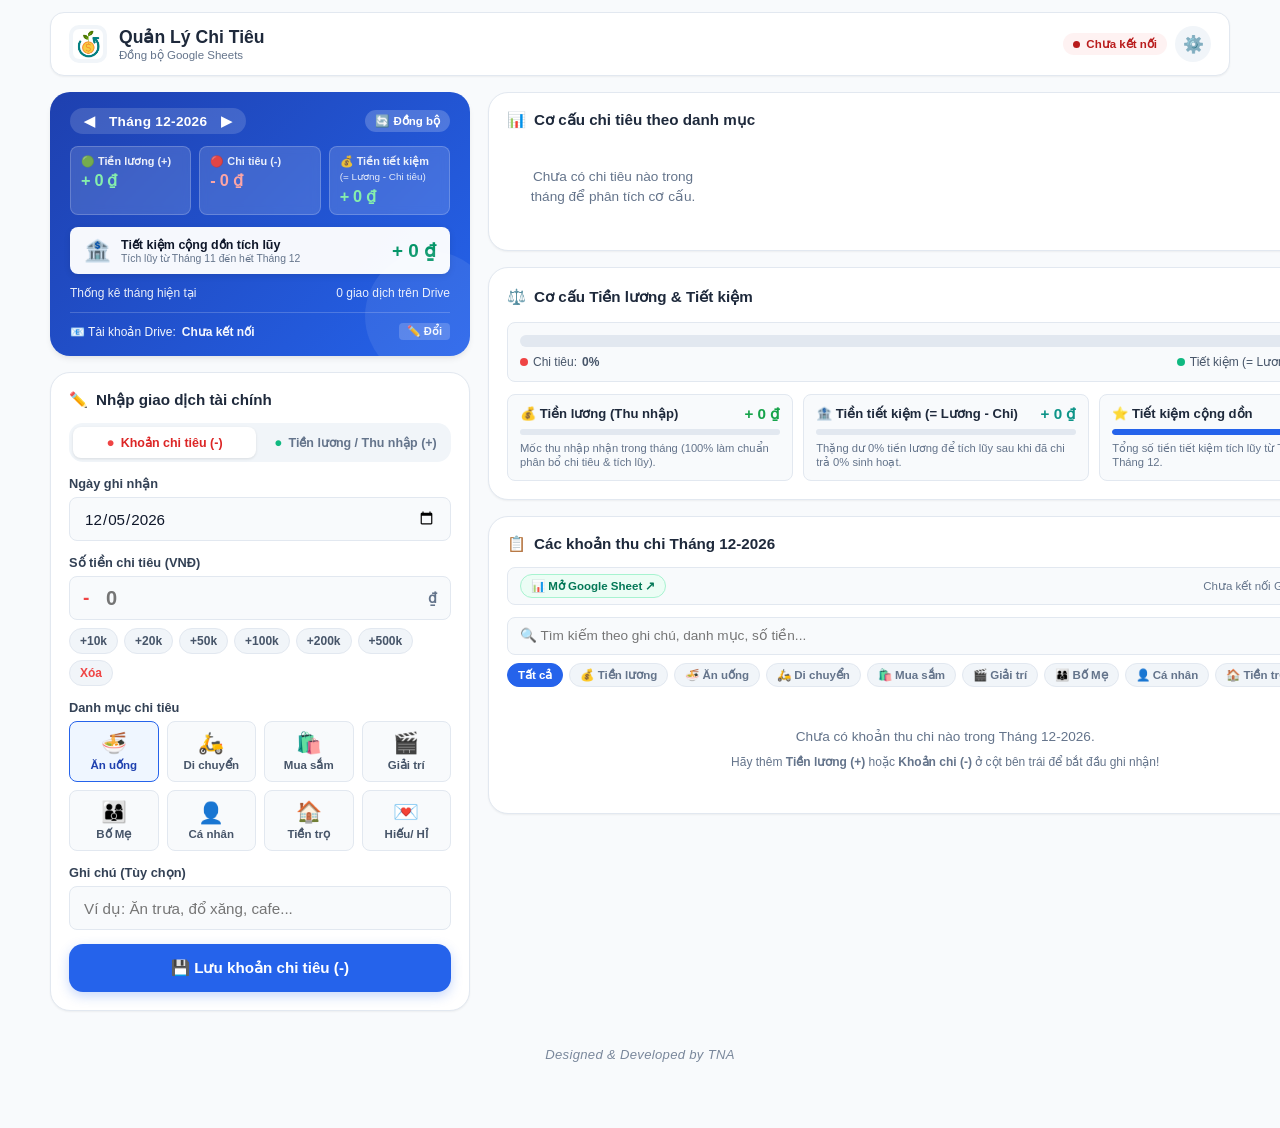
==== commit c1981b32: "feat: add Designed & Developed by TNA footer credit at the bottom of the page" ====
--- a/index.html
+++ b/index.html
@@ -271,6 +271,11 @@
         </section>
       </div>
     </div>
+
+    <!-- Footer Credits -->
+    <footer class="app-footer">
+      <em>Designed & Developed by TNA</em>
+    </footer>
   </div>
 
   <!-- Modal Cài đặt kết nối & Kiểm tra lỗi -->
--- a/style.css
+++ b/style.css
@@ -1683,4 +1683,25 @@
     padding: 16px;
     width: 95%;
   }
-}
+
+  .app-footer {
+    padding: 14px 0 16px 0;
+    font-size: 0.76rem;
+  }
+}
+
+/* ================== DÒNG BẢN QUYỀN / TÁC GIẢ Ở CUỐI TRANG ================== */
+.app-footer {
+  text-align: center;
+  padding: 20px 0 10px 0;
+  color: var(--text-muted);
+  font-size: 0.82rem;
+  letter-spacing: 0.3px;
+  width: 100%;
+}
+
+.app-footer em {
+  font-style: italic;
+  font-weight: 500;
+  opacity: 0.85;
+}
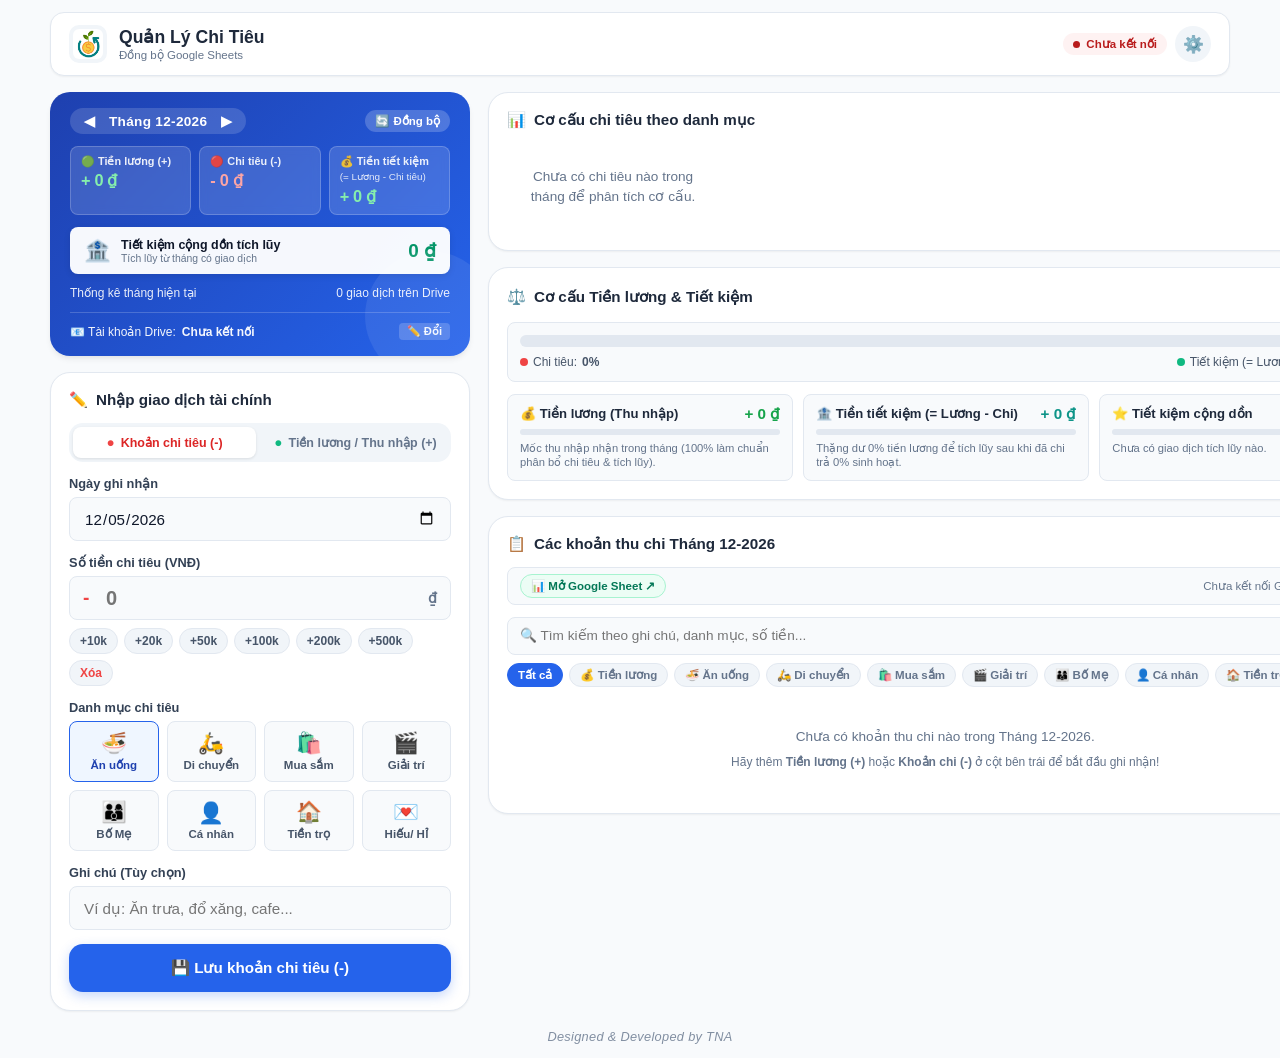
==== commit 69a13478: "feat: dynamically calculate cumulative savings starting from the first month with transactions" ====
--- a/index.html
+++ b/index.html
@@ -107,7 +107,7 @@
               <span class="cum-icon">🏦</span>
               <div>
                 <div class="cum-title">Tiết kiệm cộng dồn tích lũy</div>
-                <div class="cum-subtitle" id="cumSubtitleText">Bắt đầu tính lũy kế từ Tháng 11</div>
+                <div class="cum-subtitle" id="cumSubtitleText">Tích lũy từ tháng có giao dịch</div>
               </div>
             </div>
             <div class="cum-amount" id="cumulativeSavingsAmount">0 ₫</div>
--- a/style.css
+++ b/style.css
@@ -47,7 +47,7 @@
   margin: 0;
   padding: 16px 12px;
   padding-top: max(12px, env(safe-area-inset-top));
-  padding-bottom: max(32px, env(safe-area-inset-bottom));
+  padding-bottom: max(8px, env(safe-area-inset-bottom));
   padding-left: max(12px, env(safe-area-inset-left));
   padding-right: max(12px, env(safe-area-inset-right));
   overflow-x: hidden;
@@ -62,7 +62,7 @@
   display: flex;
   flex-direction: column;
   gap: 16px;
-  padding-bottom: 24px;
+  padding-bottom: 4px;
 }
 
 /* Header */
@@ -1467,12 +1467,12 @@
   body {
     padding: 8px 6px;
     padding-top: max(10px, env(safe-area-inset-top));
-    padding-bottom: max(32px, env(safe-area-inset-bottom));
+    padding-bottom: max(6px, env(safe-area-inset-bottom));
   }
 
   .app-container {
     gap: 12px;
-    padding-bottom: 24px;
+    padding-bottom: 2px;
   }
 
   .app-header {
@@ -1685,17 +1685,18 @@
   }
 
   .app-footer {
-    padding: 14px 0 16px 0;
-    font-size: 0.76rem;
+    padding: 6px 0 2px 0;
+    font-size: 0.72rem;
   }
 }
 
 /* ================== DÒNG BẢN QUYỀN / TÁC GIẢ Ở CUỐI TRANG ================== */
 .app-footer {
   text-align: center;
-  padding: 20px 0 10px 0;
+  padding: 8px 0 2px 0;
+  margin-top: -6px;
   color: var(--text-muted);
-  font-size: 0.82rem;
+  font-size: 0.8rem;
   letter-spacing: 0.3px;
   width: 100%;
 }
@@ -1703,5 +1704,5 @@
 .app-footer em {
   font-style: italic;
   font-weight: 500;
-  opacity: 0.85;
-}
+  opacity: 0.8;
+}
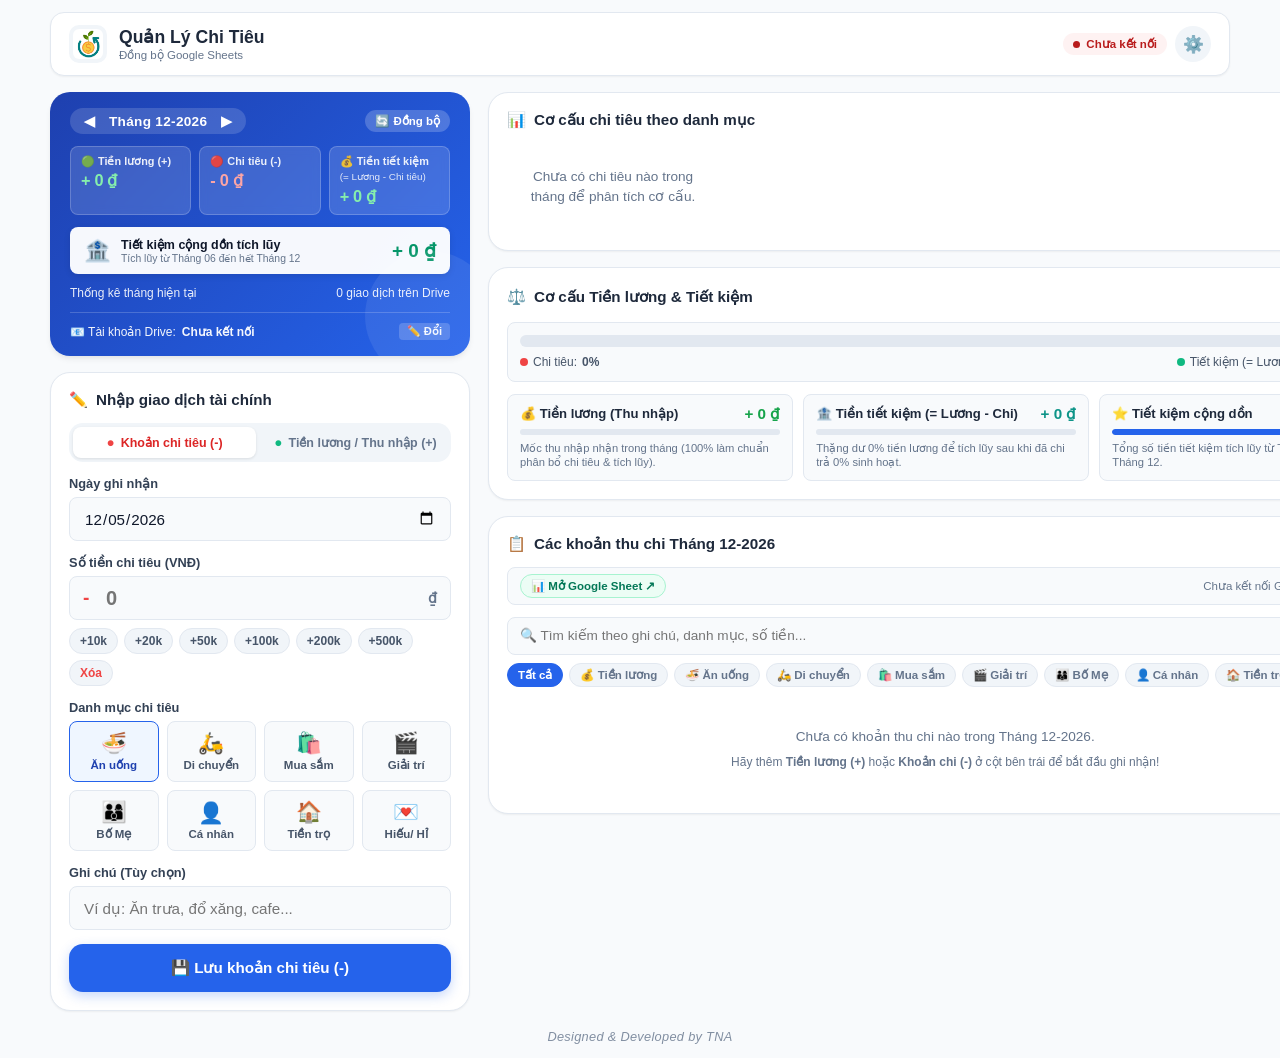
==== commit f8338852: "feat: tinh tich luy tu thang 6 va toi uu hoa toc do luu giao dich tuc thi" ====
--- a/index.html
+++ b/index.html
@@ -107,7 +107,7 @@
               <span class="cum-icon">🏦</span>
               <div>
                 <div class="cum-title">Tiết kiệm cộng dồn tích lũy</div>
-                <div class="cum-subtitle" id="cumSubtitleText">Tích lũy từ tháng có giao dịch</div>
+                <div class="cum-subtitle" id="cumSubtitleText">Bắt đầu tính lũy kế từ Tháng 06</div>
               </div>
             </div>
             <div class="cum-amount" id="cumulativeSavingsAmount">0 ₫</div>
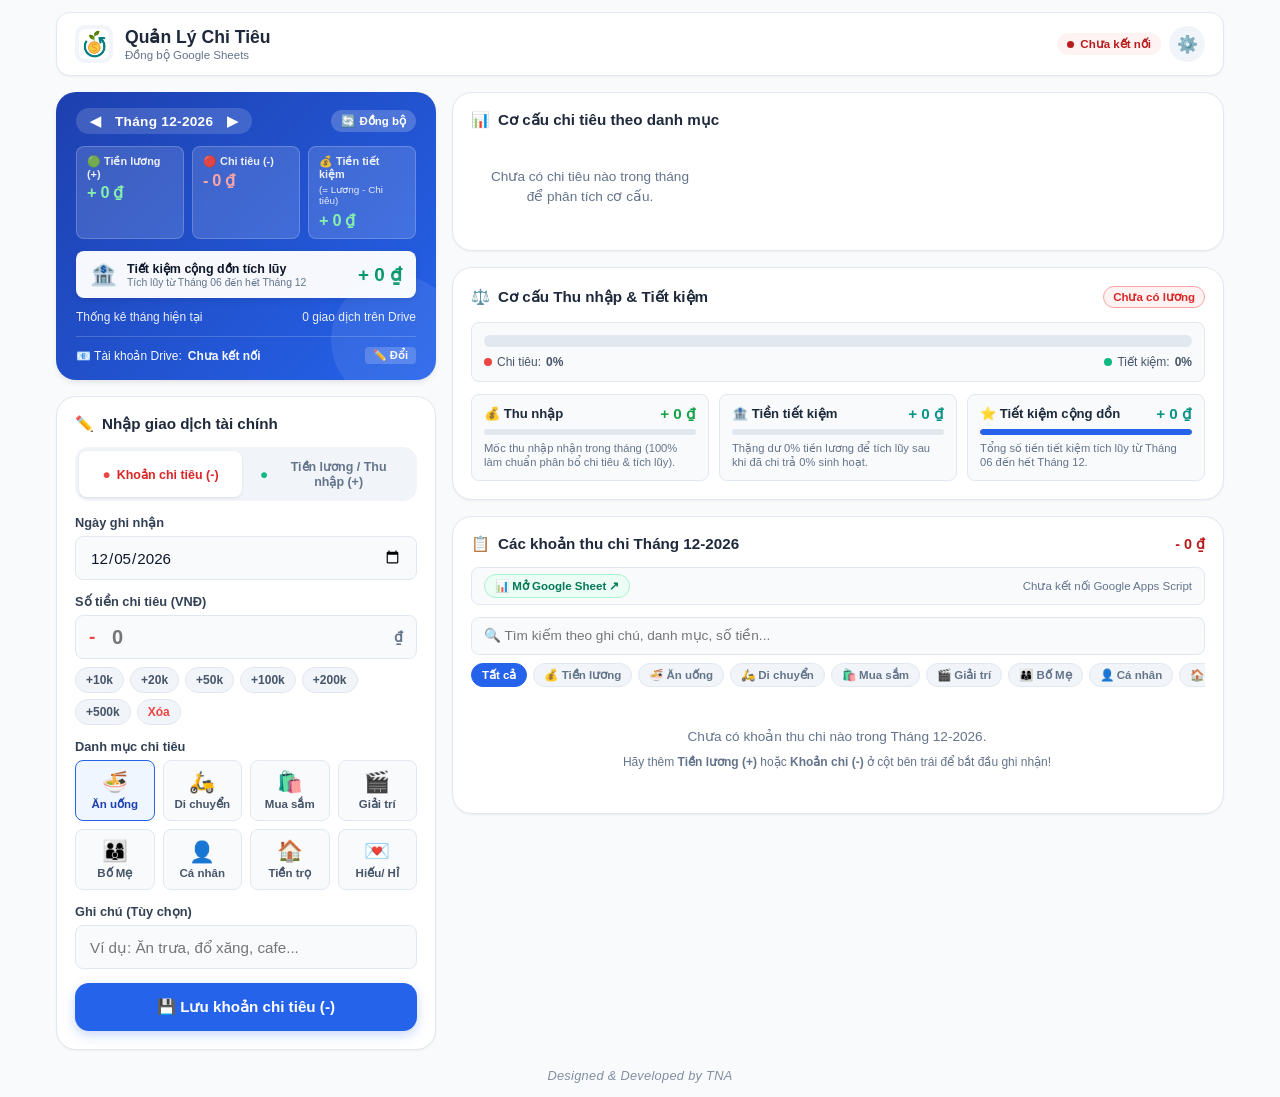
==== commit e73e32d7: "feat: bo icon ghi chu, cap nhat co cau thu nhap & tiet kiem, can le desktop, an banner va toi uu res" ====
--- a/index.html
+++ b/index.html
@@ -210,17 +210,17 @@
           </div>
         </section>
 
-        <!-- Thẻ Cơ Cấu Tiền Lương & Tiết Kiệm (Tách riêng thành 1 cơ cấu độc lập) -->
+        <!-- Thẻ Cơ Cấu Thu Nhập & Tiết Kiệm (Tách riêng thành 1 cơ cấu độc lập) -->
         <section class="card" id="salarySavingsBreakdownCard">
           <div class="card-title" style="justify-content: space-between;">
             <div style="display: flex; align-items: center; gap: 8px;">
               <span>⚖️</span>
-              <span>Cơ cấu Tiền lương & Tiết kiệm</span>
+              <span>Cơ cấu Thu nhập & Tiết kiệm</span>
             </div>
             <span id="savingsRateBadge" class="savings-rate-badge">0% tiết kiệm</span>
           </div>
 
-          <!-- Thanh tỷ lệ trực quan: Chi tiêu (%) vs Tiết kiệm (%) so với Tiền lương -->
+          <!-- Thanh tỷ lệ trực quan: Chi tiêu (%) vs Tiết kiệm (%) so với Thu nhập -->
           <div class="financial-ratio-bar-wrapper">
             <div class="ratio-bar-container">
               <div id="ratioBarExpense" class="ratio-bar-fill fill-expense" style="width: 0%;" title="Chi tiêu"></div>
@@ -228,7 +228,7 @@
             </div>
             <div class="ratio-legend">
               <span class="legend-item"><span class="legend-dot dot-expense"></span> Chi tiêu: <strong id="ratioExpensePercent">0%</strong></span>
-              <span class="legend-item"><span class="legend-dot dot-savings"></span> Tiết kiệm (= Lương - Chi tiêu): <strong id="ratioSavingsPercent">0%</strong></span>
+              <span class="legend-item"><span class="legend-dot dot-savings"></span> Tiết kiệm: <strong id="ratioSavingsPercent">0%</strong></span>
             </div>
           </div>
 
--- a/style.css
+++ b/style.css
@@ -57,11 +57,14 @@
 
 .app-container {
   width: 100%;
-  max-width: 1180px;
+  max-width: 1200px;
   margin: 0 auto;
   display: flex;
   flex-direction: column;
   gap: 16px;
+  padding-left: 16px;
+  padding-right: 16px;
+  box-sizing: border-box;
   padding-bottom: 4px;
 }
 
@@ -175,9 +178,11 @@
 /* ================== BỐ CỤC 2 CỘT (DASHBOARD GRID) ================== */
 .dashboard-grid {
   display: grid;
-  grid-template-columns: 420px 1fr;
-  gap: 18px;
+  grid-template-columns: 380px 1fr;
+  gap: 16px;
   align-items: start;
+  width: 100%;
+  min-width: 0;
 }
 
 @media (max-width: 900px) {
@@ -190,12 +195,16 @@
   display: flex;
   flex-direction: column;
   gap: 16px;
+  width: 100%;
+  min-width: 0;
 }
 
 .col-right {
   display: flex;
   flex-direction: column;
   gap: 16px;
+  width: 100%;
+  min-width: 0;
 }
 
 /* Summary Card */
@@ -324,6 +333,10 @@
   padding: 18px;
   box-shadow: var(--shadow-sm);
   border: 1px solid var(--border-color);
+  width: 100%;
+  max-width: 100%;
+  min-width: 0;
+  box-sizing: border-box;
 }
 
 .card-title {
@@ -334,6 +347,8 @@
   display: flex;
   align-items: center;
   gap: 8px;
+  min-width: 0;
+  max-width: 100%;
 }
 
 /* Form Styles */
@@ -500,6 +515,9 @@
   flex-direction: column;
   gap: 8px;
   margin-bottom: 12px;
+  width: 100%;
+  min-width: 0;
+  max-width: 100%;
 }
 
 .search-box {
@@ -511,6 +529,7 @@
   border-radius: var(--radius-sm);
   background: #f8fafc;
   outline: none;
+  box-sizing: border-box;
 }
 
 .search-box:focus {
@@ -524,6 +543,10 @@
   overflow-x: auto;
   padding-bottom: 4px;
   scrollbar-width: none;
+  width: 100%;
+  min-width: 0;
+  max-width: 100%;
+  -webkit-overflow-scrolling: touch;
 }
 
 .category-filter-pills::-webkit-scrollbar {
@@ -540,6 +563,7 @@
   font-weight: 600;
   color: #64748b;
   cursor: pointer;
+  flex-shrink: 0;
 }
 
 .filter-pill.active {
@@ -556,6 +580,10 @@
   max-height: 480px;
   overflow-y: auto;
   padding-right: 2px;
+  width: 100%;
+  min-width: 0;
+  max-width: 100%;
+  box-sizing: border-box;
 }
 
 /* ================== GIAO DỊCH HIỂN THỊ TẤT CẢ TRONG 1 DÒNG ================== */
@@ -572,6 +600,9 @@
   gap: 8px;
   min-height: 38px;
   box-sizing: border-box;
+  width: 100%;
+  min-width: 0;
+  max-width: 100%;
 }
 
 .transaction-row-single:hover {
@@ -891,81 +922,10 @@
   background: #dc2626;
 }
 
-/* ================== THANH THÔNG BÁO ĐÃ ĐỒNG BỘ (CÓ BỘ ĐẾM 3S TỰ TẮT) ================== */
-.sync-banner {
-  display: flex;
-  justify-content: space-between;
-  align-items: center;
-  padding: 10px 14px;
-  background: #ecfdf5;
-  border: 1.5px solid #a7f3d0;
-  border-radius: var(--radius-md);
-  color: #065f46;
-  font-size: 0.82rem;
-  font-weight: 600;
-  box-shadow: 0 2px 4px rgba(16, 185, 129, 0.08);
-  animation: slideDown 0.3s ease-out forwards;
-  gap: 10px;
-}
-
-@keyframes slideDown {
-  from {
-    opacity: 0;
-    transform: translateY(-8px);
-  }
-  to {
-    opacity: 1;
-    transform: translateY(0);
-  }
-}
-
-.sync-banner-content {
-  display: flex;
-  align-items: center;
-  gap: 8px;
-  flex: 1;
-  min-width: 0;
-}
-
-.sync-banner-icon {
-  font-size: 1.1rem;
-  flex-shrink: 0;
-}
-
-.sync-banner-actions {
-  display: flex;
-  align-items: center;
-  gap: 8px;
-  flex-shrink: 0;
-}
-
-.sync-countdown-badge {
-  background: #d1fae5;
-  color: #047857;
-  border: 1px solid #6ee7b7;
-  font-size: 0.72rem;
-  font-weight: 700;
-  padding: 2px 8px;
-  border-radius: var(--radius-full);
-  min-width: 28px;
-  text-align: center;
-  display: inline-block;
-  box-shadow: 0 1px 2px rgba(0, 0, 0, 0.05);
-}
-
-.sync-banner-close {
-  background: none;
-  border: none;
-  color: #047857;
-  font-size: 1rem;
-  cursor: pointer;
-  padding: 2px 6px;
-  border-radius: 4px;
-  transition: var(--transition);
-}
-
-.sync-banner-close:hover {
-  background: #d1fae5;
+/* ================== THANH THÔNG BÁO ĐÃ ĐỒNG BỘ (ĐÃ ẨN THEO YÊU CẦU) ================== */
+.sync-banner,
+#syncNotificationBanner {
+  display: none !important;
 }
 
 /* ================== LƯỚI 3 CHỈ SỐ TÀI CHÍNH THÁNG ================== */
@@ -1645,38 +1605,80 @@
   }
 
   /* Danh sách giao dịch trên điện thoại: KHÔNG KHÓA CHIỀU CAO ĐỂ CUỘN TỰ DO CẢ TRANG */
+  #transactionsListCard,
+  #categoryBreakdownCard,
+  #salarySavingsBreakdownCard {
+    width: 100% !important;
+    max-width: 100% !important;
+    min-width: 0 !important;
+    box-sizing: border-box !important;
+  }
+
+  #listTitleMonth {
+    white-space: nowrap;
+    overflow: hidden;
+    text-overflow: ellipsis;
+    min-width: 0;
+    font-size: 0.85rem;
+  }
+
   .transactions-list {
     max-height: none !important;
     overflow-y: visible !important;
+    width: 100% !important;
+    max-width: 100% !important;
+    min-width: 0 !important;
   }
 
   .transaction-row-single {
     padding: 7px 8px;
     min-height: 36px;
     gap: 6px;
+    width: 100% !important;
+    max-width: 100% !important;
+    min-width: 0 !important;
+    box-sizing: border-box !important;
+  }
+
+  .trans-single-left {
+    min-width: 0 !important;
+    overflow: hidden !important;
+    flex: 1 1 auto !important;
   }
 
   .trans-pill-date {
     font-size: 0.66rem;
     padding: 1px 4px;
+    flex-shrink: 0;
   }
 
   .trans-pill-cat {
     font-size: 0.72rem;
+    flex-shrink: 0;
   }
 
   .trans-pill-note {
     font-size: 0.68rem;
+    overflow: hidden !important;
+    text-overflow: ellipsis !important;
+    white-space: nowrap !important;
+    min-width: 0 !important;
+  }
+
+  .trans-single-right {
+    flex-shrink: 0;
   }
 
   .trans-pill-amount {
     font-size: 0.78rem;
+    flex-shrink: 0;
   }
 
   .trans-pill-del {
     font-size: 0.75rem;
     padding: 2px 4px;
     touch-action: manipulation;
+    flex-shrink: 0;
   }
 
   .modal-content {
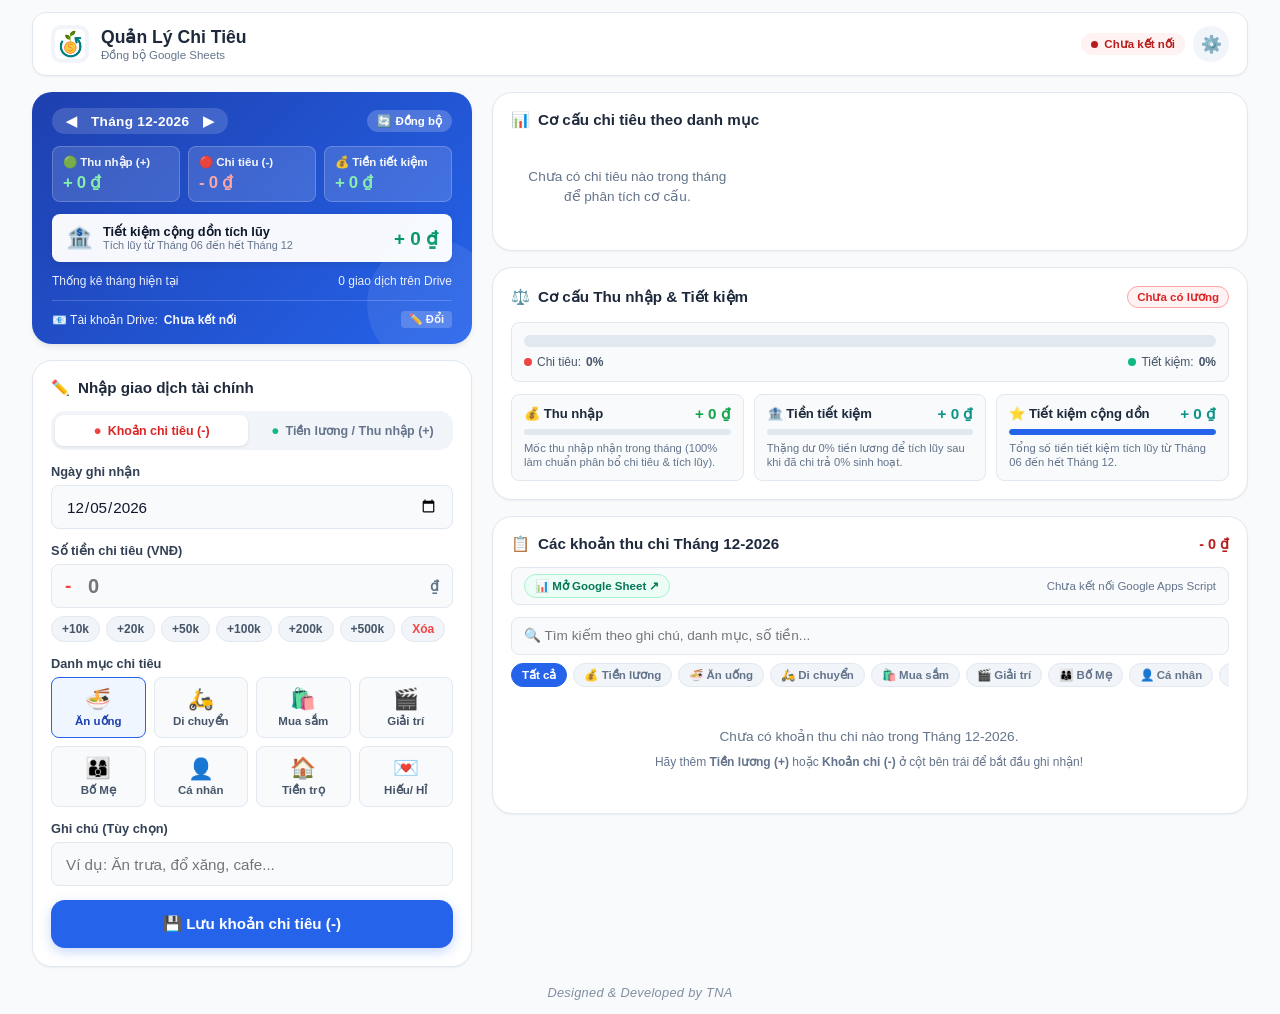
==== commit 75d3f9cc: "feat: keo rong giao dien sang hai ben va ngan chan xuong dong thong tin" ====
--- a/index.html
+++ b/index.html
@@ -84,10 +84,10 @@
             </button>
           </div>
 
-          <!-- Lưới 3 chỉ số tài chính tháng: Lương (+), Chi tiêu (-), Tiết kiệm (=) -->
+          <!-- Lưới 3 chỉ số tài chính tháng: Thu nhập (+), Chi tiêu (-), Tiết kiệm (=) -->
           <div class="finance-stats-grid">
             <div class="stat-box stat-income">
-              <div class="stat-label">🟢 Tiền lương (+)</div>
+              <div class="stat-label">🟢 Thu nhập (+)</div>
               <div class="stat-value text-green" id="totalIncomeAmount">+ 0 ₫</div>
             </div>
             <div class="stat-box stat-expense">
@@ -96,7 +96,6 @@
             </div>
             <div class="stat-box stat-savings">
               <div class="stat-label">💰 Tiền tiết kiệm</div>
-              <div style="font-size: 0.62rem; opacity: 0.85; margin-bottom: 2px;">(= Lương - Chi tiêu)</div>
               <div class="stat-value" id="monthSavingsAmount">0 ₫</div>
             </div>
           </div>
--- a/style.css
+++ b/style.css
@@ -57,13 +57,13 @@
 
 .app-container {
   width: 100%;
-  max-width: 1200px;
+  max-width: 1600px;
   margin: 0 auto;
   display: flex;
   flex-direction: column;
   gap: 16px;
-  padding-left: 16px;
-  padding-right: 16px;
+  padding-left: 20px;
+  padding-right: 20px;
   box-sizing: border-box;
   padding-bottom: 4px;
 }
@@ -178,16 +178,24 @@
 /* ================== BỐ CỤC 2 CỘT (DASHBOARD GRID) ================== */
 .dashboard-grid {
   display: grid;
-  grid-template-columns: 380px 1fr;
-  gap: 16px;
+  grid-template-columns: 440px 1fr;
+  gap: 20px;
   align-items: start;
   width: 100%;
   min-width: 0;
 }
 
+@media (max-width: 1100px) {
+  .dashboard-grid {
+    grid-template-columns: 390px 1fr;
+    gap: 16px;
+  }
+}
+
 @media (max-width: 900px) {
   .dashboard-grid {
     grid-template-columns: 1fr;
+    gap: 14px;
   }
 }
 
@@ -741,6 +749,7 @@
   align-items: center;
   font-size: 0.78rem;
   font-weight: 600;
+  white-space: nowrap;
 }
 
 .breakdown-bar-bg {
@@ -945,16 +954,21 @@
   display: flex;
   flex-direction: column;
   gap: 3px;
+  min-width: 0;
+  white-space: nowrap;
 }
 
 .stat-label {
-  font-size: 0.68rem;
-  opacity: 0.9;
+  font-size: 0.72rem;
+  opacity: 0.95;
   font-weight: 600;
+  white-space: nowrap;
+  overflow: hidden;
+  text-overflow: ellipsis;
 }
 
 .stat-value {
-  font-size: 1.02rem;
+  font-size: 1.05rem;
   font-weight: 800;
   letter-spacing: -0.3px;
   white-space: nowrap;
@@ -993,33 +1007,41 @@
   color: #1e293b;
   margin-bottom: 12px;
   box-shadow: 0 2px 6px rgba(0, 0, 0, 0.1);
+  white-space: nowrap;
 }
 
 .cum-left {
   display: flex;
   align-items: center;
   gap: 10px;
+  min-width: 0;
+  white-space: nowrap;
 }
 
 .cum-icon {
   font-size: 1.35rem;
+  flex-shrink: 0;
 }
 
 .cum-title {
-  font-size: 0.78rem;
+  font-size: 0.8rem;
   font-weight: 700;
   color: #0f172a;
+  white-space: nowrap;
 }
 
 .cum-subtitle {
-  font-size: 0.65rem;
+  font-size: 0.68rem;
   color: #64748b;
+  white-space: nowrap;
 }
 
 .cum-amount {
   font-size: 1.18rem;
   font-weight: 800;
   color: #059669;
+  white-space: nowrap;
+  flex-shrink: 0;
 }
 
 .cum-amount.is-negative {
@@ -1032,6 +1054,7 @@
   align-items: center;
   gap: 6px;
   overflow: hidden;
+  white-space: nowrap;
 }
 
 .btn-badge-action {
@@ -1196,12 +1219,15 @@
   align-items: center;
   font-size: 0.75rem;
   color: #475569;
+  white-space: nowrap;
+  gap: 12px;
 }
 
 .legend-item {
   display: flex;
   align-items: center;
   gap: 5px;
+  white-space: nowrap;
 }
 
 .legend-dot {
@@ -1244,6 +1270,7 @@
   display: flex;
   justify-content: space-between;
   align-items: center;
+  white-space: nowrap;
 }
 
 .ss-title {
@@ -1253,6 +1280,7 @@
   display: flex;
   align-items: center;
   gap: 6px;
+  white-space: nowrap;
 }
 
 .ss-amount {
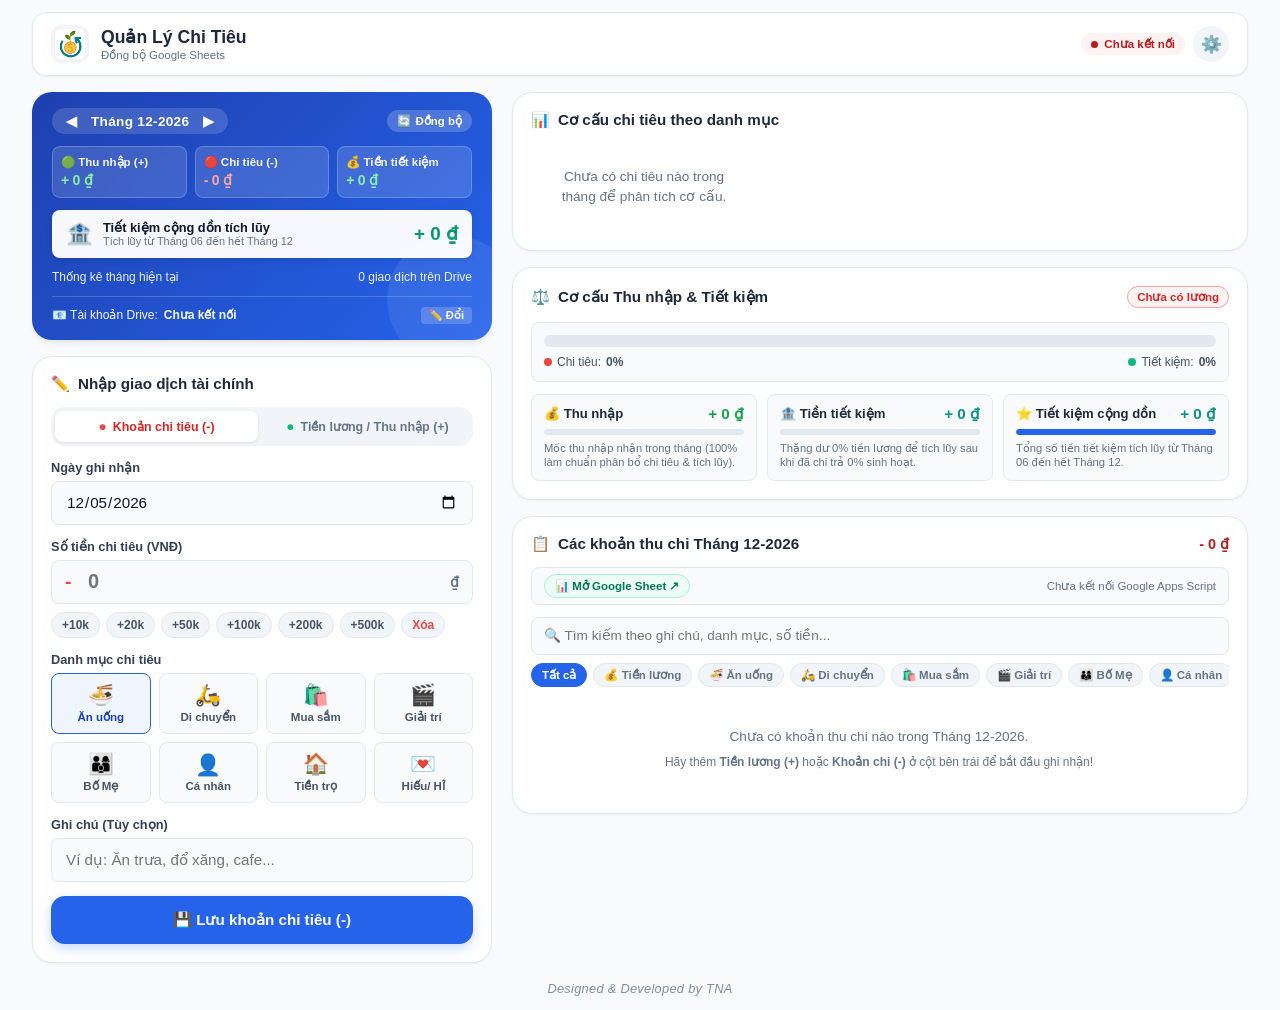
==== commit ddc81286: "fix(ui): adjust mobile finance stats grid layout to prevent text overlap, ensure full character visi" ====
--- a/index.html
+++ b/index.html
@@ -250,7 +250,7 @@
           <!-- Thanh liên kết Google Sheets & Trạng thái cập nhật -->
           <div style="display: flex; justify-content: space-between; align-items: center; margin-bottom: 12px; padding: 6px 12px; background: #f8fafc; border-radius: 8px; border: 1px solid #e2e8f0;">
             <a id="linkOpenSheet" href="#" target="_blank" class="btn-open-sheet-tag">📊 Mở Google Sheet ↗</a>
-            <span id="lastSyncTimeText" style="font-size: 0.72rem; color: #64748b;">⏳ Đang tự động cập nhật...</span>
+            <span id="lastSyncTimeText" style="font-size: 0.72rem; color: #64748b;">✅ Tự động cập nhật: 00:00</span>
           </div>
 
           <!-- Bộ lọc & Tìm kiếm -->
--- a/style.css
+++ b/style.css
@@ -178,7 +178,7 @@
 /* ================== BỐ CỤC 2 CỘT (DASHBOARD GRID) ================== */
 .dashboard-grid {
   display: grid;
-  grid-template-columns: 440px 1fr;
+  grid-template-columns: 460px 1fr;
   gap: 20px;
   align-items: start;
   width: 100%;
@@ -187,7 +187,7 @@
 
 @media (max-width: 1100px) {
   .dashboard-grid {
-    grid-template-columns: 390px 1fr;
+    grid-template-columns: 420px 1fr;
     gap: 16px;
   }
 }
@@ -950,12 +950,13 @@
   backdrop-filter: blur(4px);
   border: 1px solid rgba(255, 255, 255, 0.2);
   border-radius: var(--radius-sm);
-  padding: 8px 10px;
+  padding: 8px 8px;
   display: flex;
   flex-direction: column;
+  justify-content: center;
   gap: 3px;
   min-width: 0;
-  white-space: nowrap;
+  box-sizing: border-box;
 }
 
 .stat-label {
@@ -963,17 +964,14 @@
   opacity: 0.95;
   font-weight: 600;
   white-space: nowrap;
-  overflow: hidden;
-  text-overflow: ellipsis;
 }
 
 .stat-value {
-  font-size: 1.05rem;
+  font-size: clamp(0.82rem, 1.1vw, 0.98rem);
   font-weight: 800;
   letter-spacing: -0.3px;
   white-space: nowrap;
-  overflow: hidden;
-  text-overflow: ellipsis;
+  line-height: 1.2;
 }
 
 .stat-income .stat-value {
@@ -1154,13 +1152,6 @@
   border-radius: 4px;
   display: inline-block;
   margin-left: 4px;
-}
-
-@media (max-width: 500px) {
-  .finance-stats-grid {
-    grid-template-columns: 1fr;
-    gap: 6px;
-  }
 }
 
 /* ================== CƠ CẤU TIỀN LƯƠNG & TIẾT KIỆM ================== */
@@ -1515,40 +1506,71 @@
   }
 
   .finance-stats-grid {
-    grid-template-columns: repeat(3, 1fr);
-    gap: 6px;
+    grid-template-columns: 1fr 1fr;
+    gap: 8px;
+    margin: 10px 0;
   }
 
   .stat-box {
-    padding: 6px 6px;
+    padding: 8px 10px;
+    min-width: 0;
+    box-sizing: border-box;
+  }
+
+  .stat-income {
+    grid-column: 1 / 2;
+  }
+
+  .stat-expense {
+    grid-column: 2 / 3;
+  }
+
+  .stat-savings {
+    grid-column: 1 / -1;
+    display: flex;
+    flex-direction: row;
+    justify-content: space-between;
+    align-items: center;
+    padding: 9px 12px;
   }
 
   .stat-label {
-    font-size: 0.6rem;
+    font-size: 0.72rem;
+    white-space: nowrap;
+    font-weight: 600;
   }
 
   .stat-value {
-    font-size: 0.82rem;
+    font-size: 0.92rem;
+    white-space: nowrap;
+    letter-spacing: -0.2px;
+    font-weight: 800;
   }
 
   .cumulative-savings-box {
     padding: 8px 10px;
+    gap: 8px;
   }
 
   .cum-icon {
     font-size: 1.15rem;
+    flex-shrink: 0;
   }
 
   .cum-title {
     font-size: 0.72rem;
+    white-space: nowrap;
   }
 
   .cum-subtitle {
     font-size: 0.62rem;
+    white-space: nowrap;
   }
 
   .cum-amount {
-    font-size: 0.98rem;
+    font-size: 0.95rem;
+    white-space: nowrap;
+    flex-shrink: 0;
   }
 
   /* Form nhập liệu trên điện thoại */
